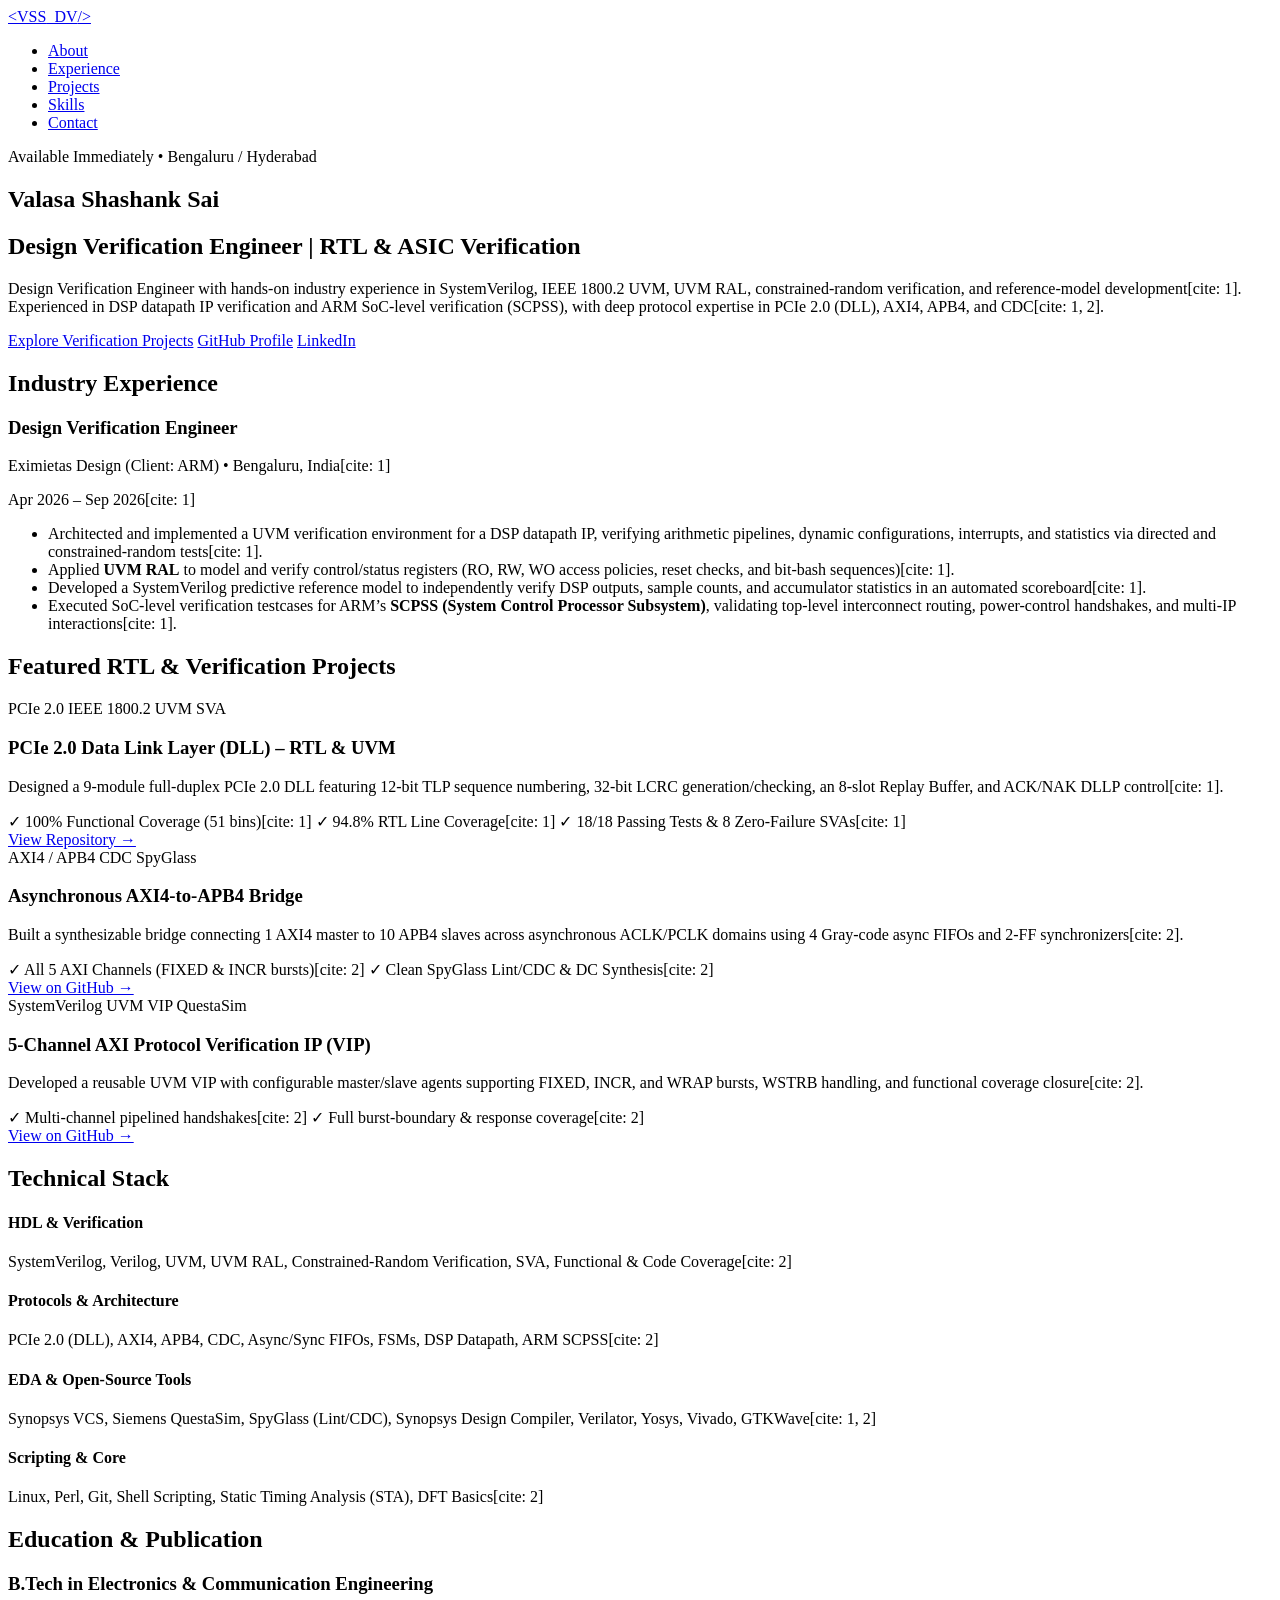
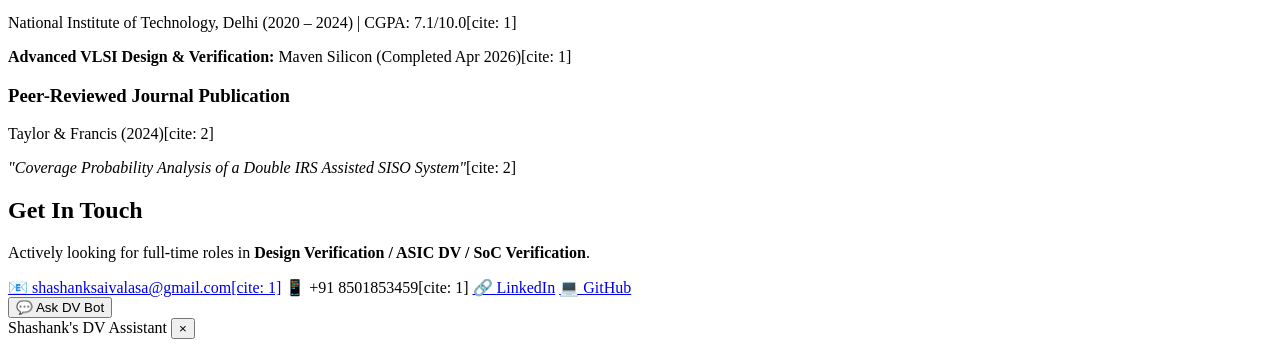
==== index.html @ 03dad8a6 "Rename portfolio.html to index.html" ====
<!DOCTYPE html>
<html lang="en">
<head>
    <meta charset="UTF-8">
    <meta name="viewport" content="width=device-width, initial-scale=1.0">
    <title>Valasa Shashank Sai | Design Verification Engineer</title>
    <link rel="stylesheet" href="style.css">
    <link href="https://fonts.googleapis.com/css2?family=Inter:wght@400;500;600;700&family=JetBrains+Mono:wght@400;600&display=swap" rel="stylesheet">
</head>
<body>
    <header class="navbar">
        <div class="nav-container">
            <a href="#" class="logo">&lt;VSS<span>_DV</span>/&gt;</a>
            <nav>
                <ul class="nav-links">
                    <li><a href="#about">About</a></li>
                    <li><a href="#experience">Experience</a></li>
                    <li><a href="#projects">Projects</a></li>
                    <li><a href="#skills">Skills</a></li>
                    <li><a href="#contact">Contact</a></li>
                </ul>
            </nav>
        </div>
    </header>

    <main>
        <!-- Hero Section -->
        <section id="about" class="hero">
            <div class="badge">Available Immediately • Bengaluru / Hyderabad</div>
            <h1>Valasa Shashank Sai</h1>
            <h2>Design Verification Engineer | RTL &amp; ASIC Verification</h2>
            <p class="summary">
                Design Verification Engineer with hands-on industry experience in SystemVerilog, IEEE 1800.2 UVM, UVM RAL, constrained-random verification, and reference-model development[cite: 1]. Experienced in DSP datapath IP verification and ARM SoC-level verification (SCPSS), with deep protocol expertise in PCIe 2.0 (DLL), AXI4, APB4, and CDC[cite: 1, 2].
            </p>
            <div class="hero-actions">
                <a href="#projects" class="btn btn-primary">Explore Verification Projects</a>
                <a href="https://github.com/Shashanksai22" target="_blank" class="btn btn-secondary">GitHub Profile</a>
                <a href="https://www.linkedin.com/in/shashank-sai-valasa-406a00200/" target="_blank" class="btn btn-secondary">LinkedIn</a>
            </div>
        </section>

        <!-- Experience Section -->
        <section id="experience" class="section">
            <h2 class="section-title">Industry Experience</h2>
            <div class="card timeline-card">
                <div class="card-header">
                    <div>
                        <h3>Design Verification Engineer</h3>
                        <p class="company">Eximietas Design (Client: ARM) • Bengaluru, India[cite: 1]</p>
                    </div>
                    <span class="date-badge">Apr 2026 – Sep 2026[cite: 1]</span>
                </div>
                <ul class="bullet-list">
                    <li>Architected and implemented a UVM verification environment for a DSP datapath IP, verifying arithmetic pipelines, dynamic configurations, interrupts, and statistics via directed and constrained-random tests[cite: 1].</li>
                    <li>Applied <strong>UVM RAL</strong> to model and verify control/status registers (RO, RW, WO access policies, reset checks, and bit-bash sequences)[cite: 1].</li>
                    <li>Developed a SystemVerilog predictive reference model to independently verify DSP outputs, sample counts, and accumulator statistics in an automated scoreboard[cite: 1].</li>
                    <li>Executed SoC-level verification testcases for ARM’s <strong>SCPSS (System Control Processor Subsystem)</strong>, validating top-level interconnect routing, power-control handshakes, and multi-IP interactions[cite: 1].</li>
                </ul>
            </div>
        </section>

        <!-- Projects Section -->
        <section id="projects" class="section">
            <h2 class="section-title">Featured RTL &amp; Verification Projects</h2>
            <div class="grid">
                <div class="card project-card">
                    <div class="card-top">
                        <span class="tag">PCIe 2.0</span>
                        <span class="tag">IEEE 1800.2 UVM</span>
                        <span class="tag">SVA</span>
                    </div>
                    <h3>PCIe 2.0 Data Link Layer (DLL) – RTL &amp; UVM</h3>
                    <p>Designed a 9-module full-duplex PCIe 2.0 DLL featuring 12-bit TLP sequence numbering, 32-bit LCRC generation/checking, an 8-slot Replay Buffer, and ACK/NAK DLLP control[cite: 1].</p>
                    <div class="metrics">
                        <span>✓ 100% Functional Coverage (51 bins)[cite: 1]</span>
                        <span>✓ 94.8% RTL Line Coverage[cite: 1]</span>
                        <span>✓ 18/18 Passing Tests &amp; 8 Zero-Failure SVAs[cite: 1]</span>
                    </div>
                    <a href="https://github.com/Shashanksai22/PCIe_2_0_DLL" target="_blank" class="card-link">View Repository &rarr;</a>
                </div>

                <div class="card project-card">
                    <div class="card-top">
                        <span class="tag">AXI4 / APB4</span>
                        <span class="tag">CDC</span>
                        <span class="tag">SpyGlass</span>
                    </div>
                    <h3>Asynchronous AXI4-to-APB4 Bridge</h3>
                    <p>Built a synthesizable bridge connecting 1 AXI4 master to 10 APB4 slaves across asynchronous ACLK/PCLK domains using 4 Gray-code async FIFOs and 2-FF synchronizers[cite: 2].</p>
                    <div class="metrics">
                        <span>✓ All 5 AXI Channels (FIXED &amp; INCR bursts)[cite: 2]</span>
                        <span>✓ Clean SpyGlass Lint/CDC &amp; DC Synthesis[cite: 2]</span>
                    </div>
                    <a href="https://github.com/Shashanksai22" target="_blank" class="card-link">View on GitHub &rarr;</a>
                </div>

                <div class="card project-card">
                    <div class="card-top">
                        <span class="tag">SystemVerilog</span>
                        <span class="tag">UVM VIP</span>
                        <span class="tag">QuestaSim</span>
                    </div>
                    <h3>5-Channel AXI Protocol Verification IP (VIP)</h3>
                    <p>Developed a reusable UVM VIP with configurable master/slave agents supporting FIXED, INCR, and WRAP bursts, WSTRB handling, and functional coverage closure[cite: 2].</p>
                    <div class="metrics">
                        <span>✓ Multi-channel pipelined handshakes[cite: 2]</span>
                        <span>✓ Full burst-boundary &amp; response coverage[cite: 2]</span>
                    </div>
                    <a href="https://github.com/Shashanksai22" target="_blank" class="card-link">View on GitHub &rarr;</a>
                </div>
            </div>
        </section>

        <!-- Skills Section -->
        <section id="skills" class="section">
            <h2 class="section-title">Technical Stack</h2>
            <div class="skills-grid">
                <div class="skill-box">
                    <h4>HDL &amp; Verification</h4>
                    <p>SystemVerilog, Verilog, UVM, UVM RAL, Constrained-Random Verification, SVA, Functional &amp; Code Coverage[cite: 2]</p>
                </div>
                <div class="skill-box">
                    <h4>Protocols &amp; Architecture</h4>
                    <p>PCIe 2.0 (DLL), AXI4, APB4, CDC, Async/Sync FIFOs, FSMs, DSP Datapath, ARM SCPSS[cite: 2]</p>
                </div>
                <div class="skill-box">
                    <h4>EDA &amp; Open-Source Tools</h4>
                    <p>Synopsys VCS, Siemens QuestaSim, SpyGlass (Lint/CDC), Synopsys Design Compiler, Verilator, Yosys, Vivado, GTKWave[cite: 1, 2]</p>
                </div>
                <div class="skill-box">
                    <h4>Scripting &amp; Core</h4>
                    <p>Linux, Perl, Git, Shell Scripting, Static Timing Analysis (STA), DFT Basics[cite: 2]</p>
                </div>
            </div>
        </section>

        <!-- Education & Publication -->
        <section id="education" class="section">
            <h2 class="section-title">Education &amp; Publication</h2>
            <div class="grid-2">
                <div class="card">
                    <h3>B.Tech in Electronics &amp; Communication Engineering</h3>
                    <p class="company">National Institute of Technology, Delhi (2020 – 2024) | CGPA: 7.1/10.0[cite: 1]</p>
                    <p class="sub-text"><strong>Advanced VLSI Design &amp; Verification:</strong> Maven Silicon (Completed Apr 2026)[cite: 1]</p>
                </div>
                <div class="card">
                    <h3>Peer-Reviewed Journal Publication</h3>
                    <p class="company">Taylor &amp; Francis (2024)[cite: 2]</p>
                    <p class="sub-text"><em>"Coverage Probability Analysis of a Double IRS Assisted SISO System"</em>[cite: 2]</p>
                </div>
            </div>
        </section>

        <!-- Contact Section -->
        <section id="contact" class="section contact-section">
            <h2 class="section-title">Get In Touch</h2>
            <p>Actively looking for full-time roles in <strong>Design Verification / ASIC DV / SoC Verification</strong>.</p>
            <div class="contact-links">
                <a href="mailto:shashanksaivalasa@gmail.com">📧 shashanksaivalasa@gmail.com[cite: 1]</a>
                <span>📱 +91 8501853459[cite: 1]</span>
                <a href="https://www.linkedin.com/in/shashank-sai-valasa-406a00200/" target="_blank">🔗 LinkedIn</a>
                <a href="https://github.com/Shashanksai22" target="_blank">💻 GitHub</a>
            </div>
        </section>
    </main>

    <!-- Floating DV Assistant Chatbot -->
    <div id="chat-widget">
        <button id="chat-toggle">💬 Ask DV Bot</button>
        <div id="chat-box" class="hidden">
            <div class="chat-header">
                <span>Shashank's DV Assistant</span>
                <button id="chat-close">&times;</button>
            </div>
            <div id="chat-messages"></div>
            <div id="chat-suggestions"></div>
        </div>
    </div>

    <script src="chatbot.js"></script>
</body>
</html>
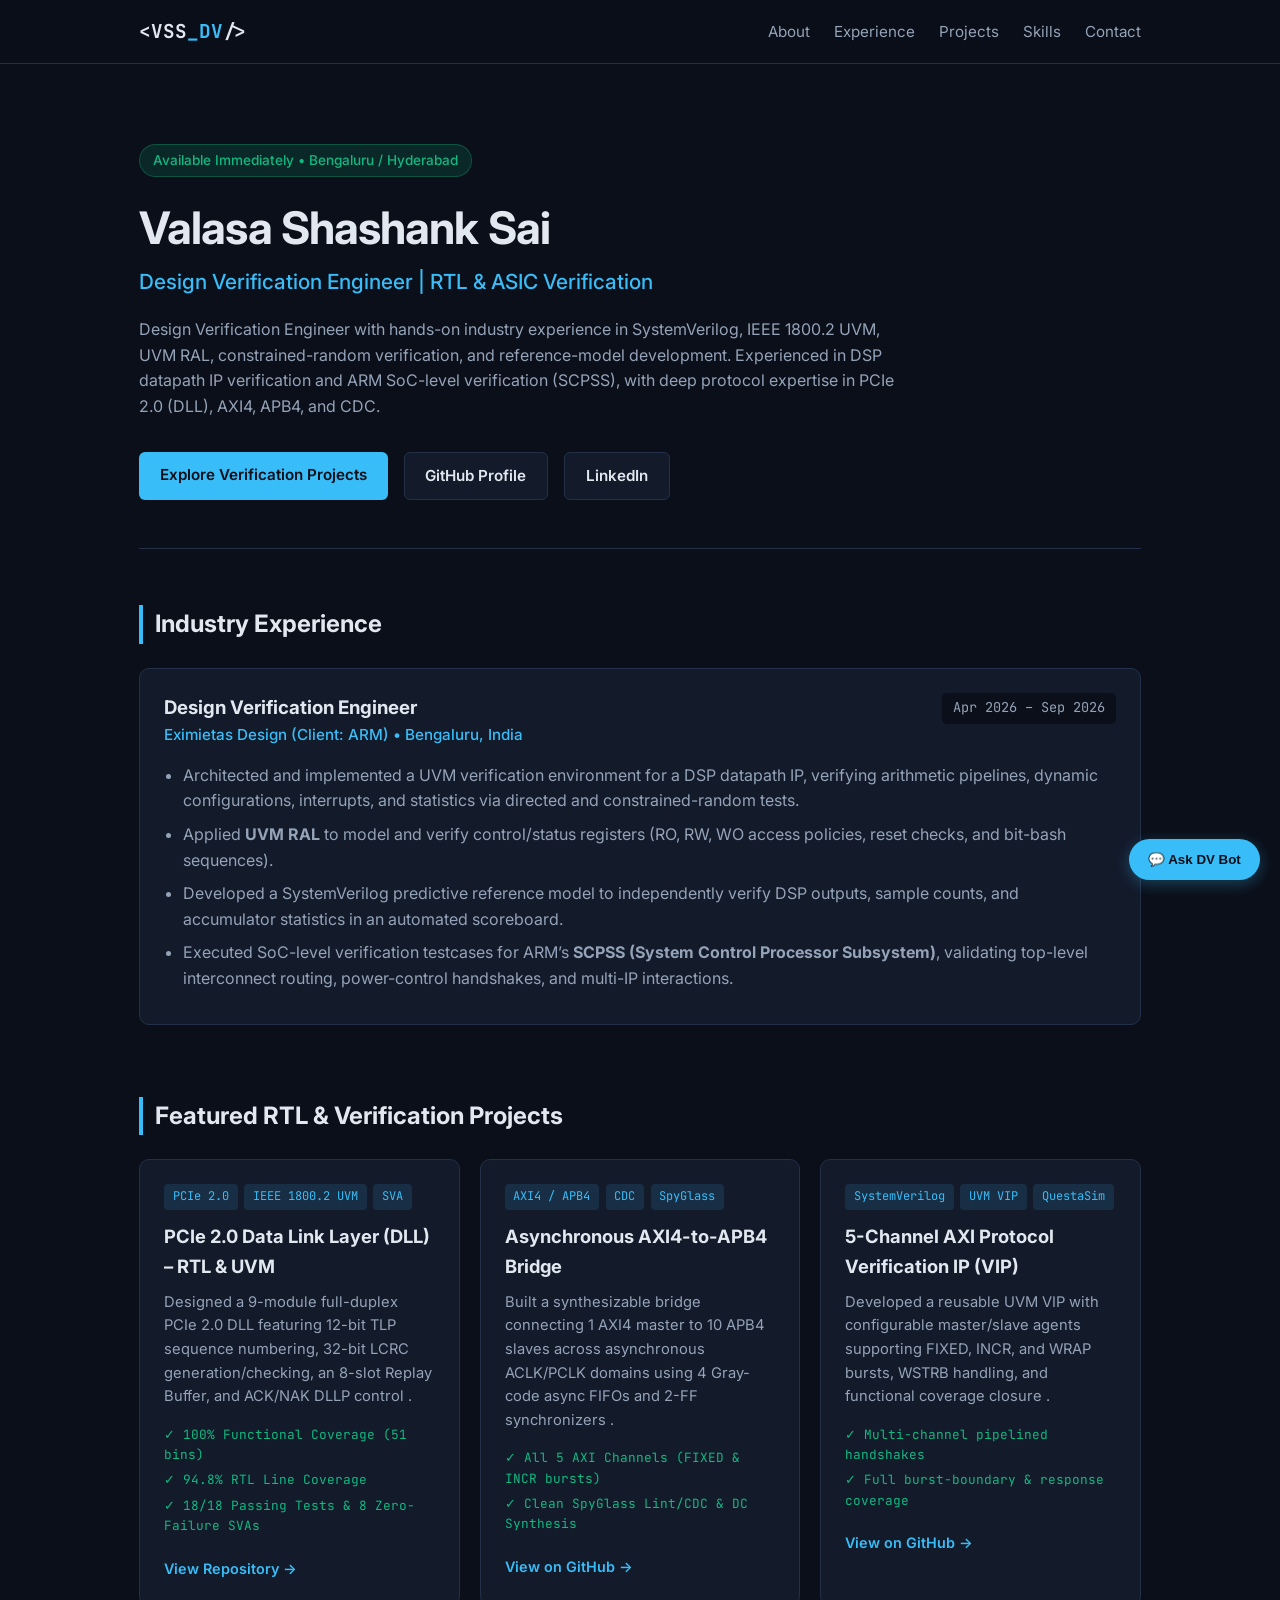
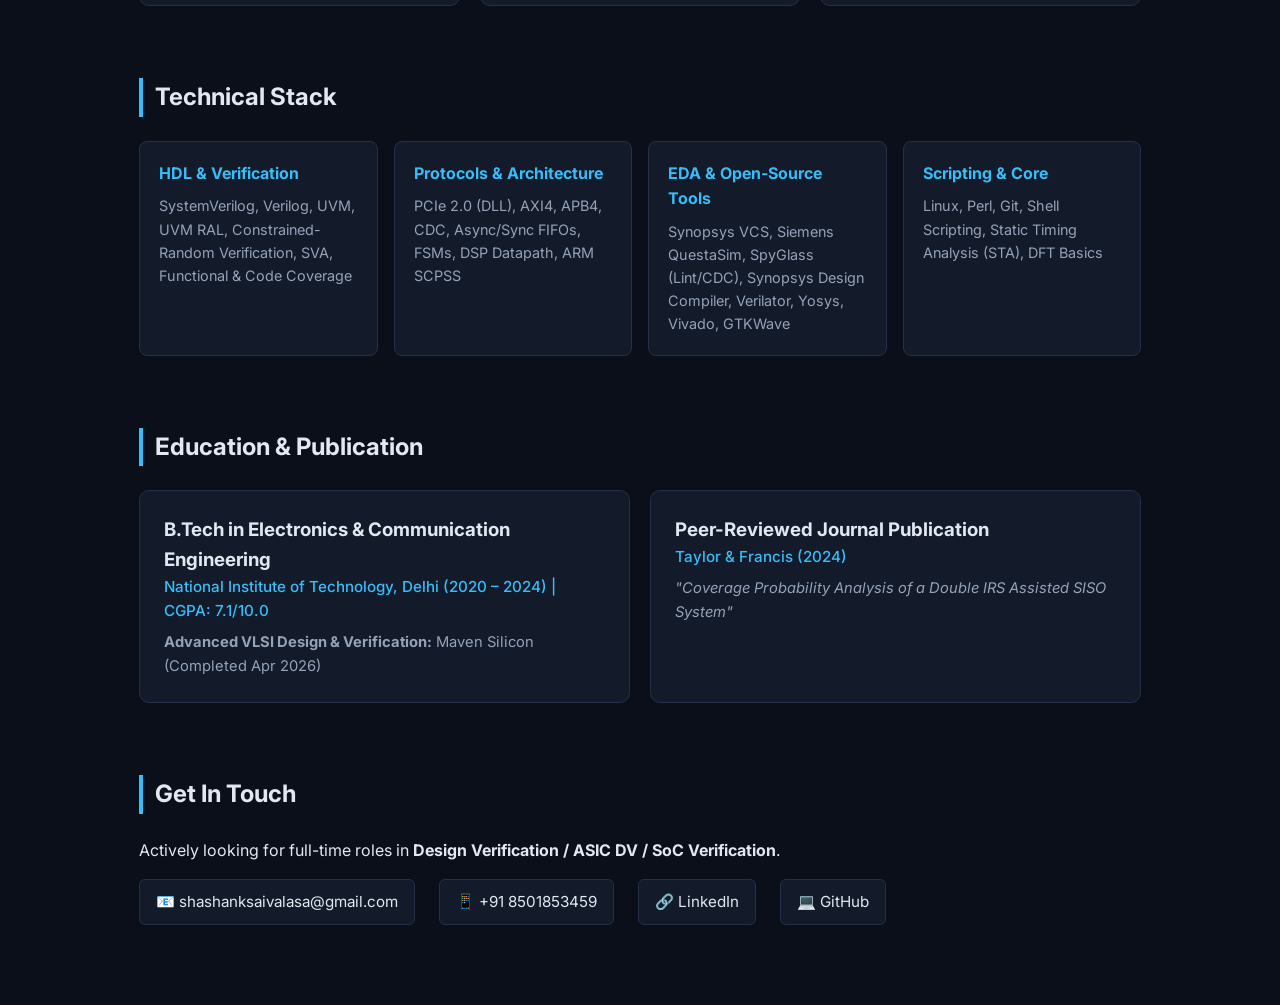
==== commit 7b5bcc96: "Restore original index.html content Restored the original HTML content in index.html after it was re" ====
--- a/index.html
+++ b/index.html
@@ -30,7 +30,7 @@
             <h1>Valasa Shashank Sai</h1>
             <h2>Design Verification Engineer | RTL &amp; ASIC Verification</h2>
             <p class="summary">
-                Design Verification Engineer with hands-on industry experience in SystemVerilog, IEEE 1800.2 UVM, UVM RAL, constrained-random verification, and reference-model development[cite: 1]. Experienced in DSP datapath IP verification and ARM SoC-level verification (SCPSS), with deep protocol expertise in PCIe 2.0 (DLL), AXI4, APB4, and CDC[cite: 1, 2].
+                Design Verification Engineer with hands-on industry experience in SystemVerilog, IEEE 1800.2 UVM, UVM RAL, constrained-random verification, and reference-model development. Experienced in DSP datapath IP verification and ARM SoC-level verification (SCPSS), with deep protocol expertise in PCIe 2.0 (DLL), AXI4, APB4, and CDC.
             </p>
             <div class="hero-actions">
                 <a href="#projects" class="btn btn-primary">Explore Verification Projects</a>
@@ -46,15 +46,15 @@
                 <div class="card-header">
                     <div>
                         <h3>Design Verification Engineer</h3>
-                        <p class="company">Eximietas Design (Client: ARM) • Bengaluru, India[cite: 1]</p>
+                        <p class="company">Eximietas Design (Client: ARM) • Bengaluru, India</p>
                     </div>
-                    <span class="date-badge">Apr 2026 – Sep 2026[cite: 1]</span>
+                    <span class="date-badge">Apr 2026 – Sep 2026 </span>
                 </div>
                 <ul class="bullet-list">
-                    <li>Architected and implemented a UVM verification environment for a DSP datapath IP, verifying arithmetic pipelines, dynamic configurations, interrupts, and statistics via directed and constrained-random tests[cite: 1].</li>
-                    <li>Applied <strong>UVM RAL</strong> to model and verify control/status registers (RO, RW, WO access policies, reset checks, and bit-bash sequences)[cite: 1].</li>
-                    <li>Developed a SystemVerilog predictive reference model to independently verify DSP outputs, sample counts, and accumulator statistics in an automated scoreboard[cite: 1].</li>
-                    <li>Executed SoC-level verification testcases for ARM’s <strong>SCPSS (System Control Processor Subsystem)</strong>, validating top-level interconnect routing, power-control handshakes, and multi-IP interactions[cite: 1].</li>
+                    <li>Architected and implemented a UVM verification environment for a DSP datapath IP, verifying arithmetic pipelines, dynamic configurations, interrupts, and statistics via directed and constrained-random tests.</li>
+                    <li>Applied <strong>UVM RAL</strong> to model and verify control/status registers (RO, RW, WO access policies, reset checks, and bit-bash sequences).</li>
+                    <li>Developed a SystemVerilog predictive reference model to independently verify DSP outputs, sample counts, and accumulator statistics in an automated scoreboard.</li>
+                    <li>Executed SoC-level verification testcases for ARM’s <strong>SCPSS (System Control Processor Subsystem)</strong>, validating top-level interconnect routing, power-control handshakes, and multi-IP interactions.</li>
                 </ul>
             </div>
         </section>
@@ -70,11 +70,11 @@
                         <span class="tag">SVA</span>
                     </div>
                     <h3>PCIe 2.0 Data Link Layer (DLL) – RTL &amp; UVM</h3>
-                    <p>Designed a 9-module full-duplex PCIe 2.0 DLL featuring 12-bit TLP sequence numbering, 32-bit LCRC generation/checking, an 8-slot Replay Buffer, and ACK/NAK DLLP control[cite: 1].</p>
+                    <p>Designed a 9-module full-duplex PCIe 2.0 DLL featuring 12-bit TLP sequence numbering, 32-bit LCRC generation/checking, an 8-slot Replay Buffer, and ACK/NAK DLLP control .</p>
                     <div class="metrics">
-                        <span>✓ 100% Functional Coverage (51 bins)[cite: 1]</span>
-                        <span>✓ 94.8% RTL Line Coverage[cite: 1]</span>
-                        <span>✓ 18/18 Passing Tests &amp; 8 Zero-Failure SVAs[cite: 1]</span>
+                        <span>✓ 100% Functional Coverage (51 bins) </span>
+                        <span>✓ 94.8% RTL Line Coverage </span>
+                        <span>✓ 18/18 Passing Tests &amp; 8 Zero-Failure SVAs </span>
                     </div>
                     <a href="https://github.com/Shashanksai22/PCIe_2_0_DLL" target="_blank" class="card-link">View Repository &rarr;</a>
                 </div>
@@ -86,10 +86,10 @@
                         <span class="tag">SpyGlass</span>
                     </div>
                     <h3>Asynchronous AXI4-to-APB4 Bridge</h3>
-                    <p>Built a synthesizable bridge connecting 1 AXI4 master to 10 APB4 slaves across asynchronous ACLK/PCLK domains using 4 Gray-code async FIFOs and 2-FF synchronizers[cite: 2].</p>
+                    <p>Built a synthesizable bridge connecting 1 AXI4 master to 10 APB4 slaves across asynchronous ACLK/PCLK domains using 4 Gray-code async FIFOs and 2-FF synchronizers .</p>
                     <div class="metrics">
-                        <span>✓ All 5 AXI Channels (FIXED &amp; INCR bursts)[cite: 2]</span>
-                        <span>✓ Clean SpyGlass Lint/CDC &amp; DC Synthesis[cite: 2]</span>
+                        <span>✓ All 5 AXI Channels (FIXED &amp; INCR bursts) </span>
+                        <span>✓ Clean SpyGlass Lint/CDC &amp; DC Synthesis </span>
                     </div>
                     <a href="https://github.com/Shashanksai22" target="_blank" class="card-link">View on GitHub &rarr;</a>
                 </div>
@@ -101,10 +101,10 @@
                         <span class="tag">QuestaSim</span>
                     </div>
                     <h3>5-Channel AXI Protocol Verification IP (VIP)</h3>
-                    <p>Developed a reusable UVM VIP with configurable master/slave agents supporting FIXED, INCR, and WRAP bursts, WSTRB handling, and functional coverage closure[cite: 2].</p>
+                    <p>Developed a reusable UVM VIP with configurable master/slave agents supporting FIXED, INCR, and WRAP bursts, WSTRB handling, and functional coverage closure .</p>
                     <div class="metrics">
-                        <span>✓ Multi-channel pipelined handshakes[cite: 2]</span>
-                        <span>✓ Full burst-boundary &amp; response coverage[cite: 2]</span>
+                        <span>✓ Multi-channel pipelined handshakes </span>
+                        <span>✓ Full burst-boundary &amp; response coverage </span>
                     </div>
                     <a href="https://github.com/Shashanksai22" target="_blank" class="card-link">View on GitHub &rarr;</a>
                 </div>
@@ -117,19 +117,19 @@
             <div class="skills-grid">
                 <div class="skill-box">
                     <h4>HDL &amp; Verification</h4>
-                    <p>SystemVerilog, Verilog, UVM, UVM RAL, Constrained-Random Verification, SVA, Functional &amp; Code Coverage[cite: 2]</p>
+                    <p>SystemVerilog, Verilog, UVM, UVM RAL, Constrained-Random Verification, SVA, Functional &amp; Code Coverage </p>
                 </div>
                 <div class="skill-box">
                     <h4>Protocols &amp; Architecture</h4>
-                    <p>PCIe 2.0 (DLL), AXI4, APB4, CDC, Async/Sync FIFOs, FSMs, DSP Datapath, ARM SCPSS[cite: 2]</p>
+                    <p>PCIe 2.0 (DLL), AXI4, APB4, CDC, Async/Sync FIFOs, FSMs, DSP Datapath, ARM SCPSS </p>
                 </div>
                 <div class="skill-box">
                     <h4>EDA &amp; Open-Source Tools</h4>
-                    <p>Synopsys VCS, Siemens QuestaSim, SpyGlass (Lint/CDC), Synopsys Design Compiler, Verilator, Yosys, Vivado, GTKWave[cite: 1, 2]</p>
+                    <p>Synopsys VCS, Siemens QuestaSim, SpyGlass (Lint/CDC), Synopsys Design Compiler, Verilator, Yosys, Vivado, GTKWave </p>
                 </div>
                 <div class="skill-box">
                     <h4>Scripting &amp; Core</h4>
-                    <p>Linux, Perl, Git, Shell Scripting, Static Timing Analysis (STA), DFT Basics[cite: 2]</p>
+                    <p>Linux, Perl, Git, Shell Scripting, Static Timing Analysis (STA), DFT Basics </p>
                 </div>
             </div>
         </section>
@@ -140,13 +140,13 @@
             <div class="grid-2">
                 <div class="card">
                     <h3>B.Tech in Electronics &amp; Communication Engineering</h3>
-                    <p class="company">National Institute of Technology, Delhi (2020 – 2024) | CGPA: 7.1/10.0[cite: 1]</p>
-                    <p class="sub-text"><strong>Advanced VLSI Design &amp; Verification:</strong> Maven Silicon (Completed Apr 2026)[cite: 1]</p>
+                    <p class="company">National Institute of Technology, Delhi (2020 – 2024) | CGPA: 7.1/10.0 </p>
+                    <p class="sub-text"><strong>Advanced VLSI Design &amp; Verification:</strong> Maven Silicon (Completed Apr 2026) </p>
                 </div>
                 <div class="card">
                     <h3>Peer-Reviewed Journal Publication</h3>
-                    <p class="company">Taylor &amp; Francis (2024)[cite: 2]</p>
-                    <p class="sub-text"><em>"Coverage Probability Analysis of a Double IRS Assisted SISO System"</em>[cite: 2]</p>
+                    <p class="company">Taylor &amp; Francis (2024) </p>
+                    <p class="sub-text"><em>"Coverage Probability Analysis of a Double IRS Assisted SISO System"</em> </p>
                 </div>
             </div>
         </section>
@@ -156,8 +156,8 @@
             <h2 class="section-title">Get In Touch</h2>
             <p>Actively looking for full-time roles in <strong>Design Verification / ASIC DV / SoC Verification</strong>.</p>
             <div class="contact-links">
-                <a href="mailto:shashanksaivalasa@gmail.com">📧 shashanksaivalasa@gmail.com[cite: 1]</a>
-                <span>📱 +91 8501853459[cite: 1]</span>
+                <a href="mailto:shashanksaivalasa@gmail.com">📧 shashanksaivalasa@gmail.com </a>
+                <span>📱 +91 8501853459 </span>
                 <a href="https://www.linkedin.com/in/shashank-sai-valasa-406a00200/" target="_blank">🔗 LinkedIn</a>
                 <a href="https://github.com/Shashanksai22" target="_blank">💻 GitHub</a>
             </div>
--- a/style.css
+++ b/style.css
@@ -0,0 +1,415 @@
+:root {
+    --bg: #0b0f19;
+    --surface: #131a2a;
+    --surface-hover: #1a2338;
+    --border: #243049;
+    --primary: #38bdf8;
+    --accent: #10b981;
+    --text: #e2e8f0;
+    --muted: #94a3b8;
+}
+
+* {
+    box-sizing: border-box;
+    margin: 0;
+    padding: 0;
+}
+
+body {
+    font-family: 'Inter', sans-serif;
+    background-color: var(--bg);
+    color: var(--text);
+    line-height: 1.6;
+}
+
+/* Navbar */
+.navbar {
+    position: sticky;
+    top: 0;
+    background: rgba(11, 15, 25, 0.9);
+    backdrop-filter: blur(10px);
+    border-bottom: 1px solid var(--border);
+    z-index: 100;
+}
+
+.nav-container {
+    max-width: 1050px;
+    margin: auto;
+    padding: 1rem 1.5rem;
+    display: flex;
+    justify-content: space-between;
+    align-items: center;
+}
+
+.logo {
+    font-family: 'JetBrains Mono', monospace;
+    font-weight: 700;
+    font-size: 1.2rem;
+    color: var(--text);
+    text-decoration: none;
+}
+
+.logo span {
+    color: var(--primary);
+}
+
+.nav-links {
+    list-style: none;
+    display: flex;
+    gap: 1.5rem;
+}
+
+.nav-links a {
+    color: var(--muted);
+    text-decoration: none;
+    font-size: 0.95rem;
+    transition: color 0.2s;
+}
+
+.nav-links a:hover {
+    color: var(--primary);
+}
+
+/* Layout */
+main {
+    max-width: 1050px;
+    margin: auto;
+    padding: 0 1.5rem 4rem;
+}
+
+.section {
+    padding: 3.5rem 0 1rem;
+}
+
+.section-title {
+    font-size: 1.5rem;
+    margin-bottom: 1.5rem;
+    border-left: 4px solid var(--primary);
+    padding-left: 0.75rem;
+}
+
+/* Hero */
+.hero {
+    padding: 5rem 0 3rem;
+    border-bottom: 1px solid var(--border);
+}
+
+.badge {
+    display: inline-block;
+    background: rgba(16, 185, 129, 0.15);
+    color: var(--accent);
+    border: 1px solid rgba(16, 185, 129, 0.3);
+    padding: 0.3rem 0.8rem;
+    border-radius: 999px;
+    font-size: 0.85rem;
+    font-weight: 500;
+    margin-bottom: 1rem;
+}
+
+.hero h1 {
+    font-size: 2.8rem;
+    font-weight: 700;
+    letter-spacing: -0.02em;
+}
+
+.hero h2 {
+    font-size: 1.3rem;
+    color: var(--primary);
+    font-weight: 500;
+    margin-bottom: 1.2rem;
+}
+
+.summary {
+    max-width: 780px;
+    color: var(--muted);
+    margin-bottom: 2rem;
+}
+
+.hero-actions {
+    display: flex;
+    flex-wrap: wrap;
+    gap: 1rem;
+}
+
+.btn {
+    padding: 0.7rem 1.3rem;
+    border-radius: 6px;
+    text-decoration: none;
+    font-weight: 600;
+    font-size: 0.95rem;
+    transition: all 0.2s;
+}
+
+.btn-primary {
+    background: var(--primary);
+    color: #0b0f19;
+}
+
+.btn-primary:hover {
+    background: #7dd3fc;
+}
+
+.btn-secondary {
+    background: var(--surface);
+    color: var(--text);
+    border: 1px solid var(--border);
+}
+
+.btn-secondary:hover {
+    border-color: var(--primary);
+}
+
+/* Cards & Grids */
+.card {
+    background: var(--surface);
+    border: 1px solid var(--border);
+    border-radius: 10px;
+    padding: 1.5rem;
+    transition: transform 0.2s, border-color 0.2s;
+}
+
+.card:hover {
+    border-color: var(--primary);
+    transform: translateY(-2px);
+}
+
+.card-header {
+    display: flex;
+    justify-content: space-between;
+    align-items: flex-start;
+    flex-wrap: wrap;
+    gap: 0.5rem;
+    margin-bottom: 1rem;
+}
+
+.company {
+    color: var(--primary);
+    font-size: 0.95rem;
+    font-weight: 500;
+}
+
+.date-badge {
+    font-family: 'JetBrains Mono', monospace;
+    font-size: 0.85rem;
+    background: var(--bg);
+    padding: 0.3rem 0.7rem;
+    border-radius: 5px;
+    color: var(--muted);
+}
+
+.bullet-list {
+    padding-left: 1.2rem;
+    color: var(--muted);
+}
+
+.bullet-list li {
+    margin-bottom: 0.5rem;
+}
+
+.grid {
+    display: grid;
+    grid-template-columns: repeat(auto-fit, minmax(300px, 1fr));
+    gap: 1.25rem;
+}
+
+.grid-2 {
+    display: grid;
+    grid-template-columns: repeat(auto-fit, minmax(320px, 1fr));
+    gap: 1.25rem;
+}
+
+.card-top {
+    display: flex;
+    flex-wrap: wrap;
+    gap: 0.4rem;
+    margin-bottom: 0.8rem;
+}
+
+.tag {
+    font-family: 'JetBrains Mono', monospace;
+    font-size: 0.75rem;
+    background: rgba(56, 189, 248, 0.12);
+    color: var(--primary);
+    padding: 0.2rem 0.55rem;
+    border-radius: 4px;
+}
+
+.project-card h3 {
+    margin-bottom: 0.6rem;
+    font-size: 1.15rem;
+}
+
+.project-card p {
+    color: var(--muted);
+    font-size: 0.92rem;
+    margin-bottom: 1rem;
+}
+
+.metrics {
+    display: flex;
+    flex-direction: column;
+    gap: 0.3rem;
+    font-family: 'JetBrains Mono', monospace;
+    font-size: 0.8rem;
+    color: var(--accent);
+    margin-bottom: 1.2rem;
+}
+
+.card-link {
+    color: var(--primary);
+    text-decoration: none;
+    font-weight: 600;
+    font-size: 0.9rem;
+}
+
+/* Skills */
+.skills-grid {
+    display: grid;
+    grid-template-columns: repeat(auto-fit, minmax(220px, 1fr));
+    gap: 1rem;
+}
+
+.skill-box {
+    background: var(--surface);
+    border: 1px solid var(--border);
+    padding: 1.2rem;
+    border-radius: 8px;
+}
+
+.skill-box h4 {
+    color: var(--primary);
+    margin-bottom: 0.5rem;
+    font-size: 1rem;
+}
+
+.skill-box p {
+    color: var(--muted);
+    font-size: 0.9rem;
+}
+
+.sub-text {
+    color: var(--muted);
+    margin-top: 0.5rem;
+    font-size: 0.92rem;
+}
+
+/* Contact */
+.contact-links {
+    display: flex;
+    flex-wrap: wrap;
+    gap: 1.5rem;
+    margin-top: 1rem;
+}
+
+.contact-links a, .contact-links span {
+    color: var(--text);
+    text-decoration: none;
+    background: var(--surface);
+    border: 1px solid var(--border);
+    padding: 0.6rem 1rem;
+    border-radius: 6px;
+    font-size: 0.95rem;
+}
+
+.contact-links a:hover {
+    border-color: var(--primary);
+    color: var(--primary);
+}
+
+/* Chatbot Widget */
+#chat-widget {
+    position: fixed;
+    bottom: 20px;
+    right: 20px;
+    z-index: 200;
+}
+
+#chat-toggle {
+    background: var(--primary);
+    color: #0b0f19;
+    border: none;
+    padding: 0.8rem 1.2rem;
+    border-radius: 999px;
+    font-weight: 700;
+    cursor: pointer;
+    box-shadow: 0 4px 15px rgba(56, 189, 248, 0.3);
+}
+
+#chat-box {
+    width: 320px;
+    background: var(--surface);
+    border: 1px solid var(--border);
+    border-radius: 10px;
+    overflow: hidden;
+    box-shadow: 0 10px 30px rgba(0, 0, 0, 0.5);
+}
+
+.hidden {
+    display: none;
+}
+
+.chat-header {
+    background: #1e293b;
+    padding: 0.8rem 1rem;
+    display: flex;
+    justify-content: space-between;
+    align-items: center;
+    font-weight: 600;
+    font-size: 0.9rem;
+}
+
+#chat-close {
+    background: none;
+    border: none;
+    color: var(--text);
+    font-size: 1.2rem;
+    cursor: pointer;
+}
+
+#chat-messages {
+    padding: 1rem;
+    max-height: 220px;
+    overflow-y: auto;
+    font-size: 0.88rem;
+    display: flex;
+    flex-direction: column;
+    gap: 0.6rem;
+}
+
+.msg-bot {
+    background: var(--bg);
+    padding: 0.6rem 0.8rem;
+    border-radius: 6px;
+    color: var(--text);
+}
+
+.msg-user {
+    background: rgba(56, 189, 248, 0.2);
+    padding: 0.6rem 0.8rem;
+    border-radius: 6px;
+    align-self: flex-end;
+    color: var(--primary);
+}
+
+#chat-suggestions {
+    padding: 0.75rem;
+    border-top: 1px solid var(--border);
+    display: flex;
+    flex-wrap: wrap;
+    gap: 0.4rem;
+}
+
+.sug-btn {
+    background: var(--bg);
+    border: 1px solid var(--border);
+    color: var(--muted);
+    font-size: 0.78rem;
+    padding: 0.35rem 0.6rem;
+    border-radius: 5px;
+    cursor: pointer;
+}
+
+.sug-btn:hover {
+    border-color: var(--primary);
+    color: var(--primary);
+}
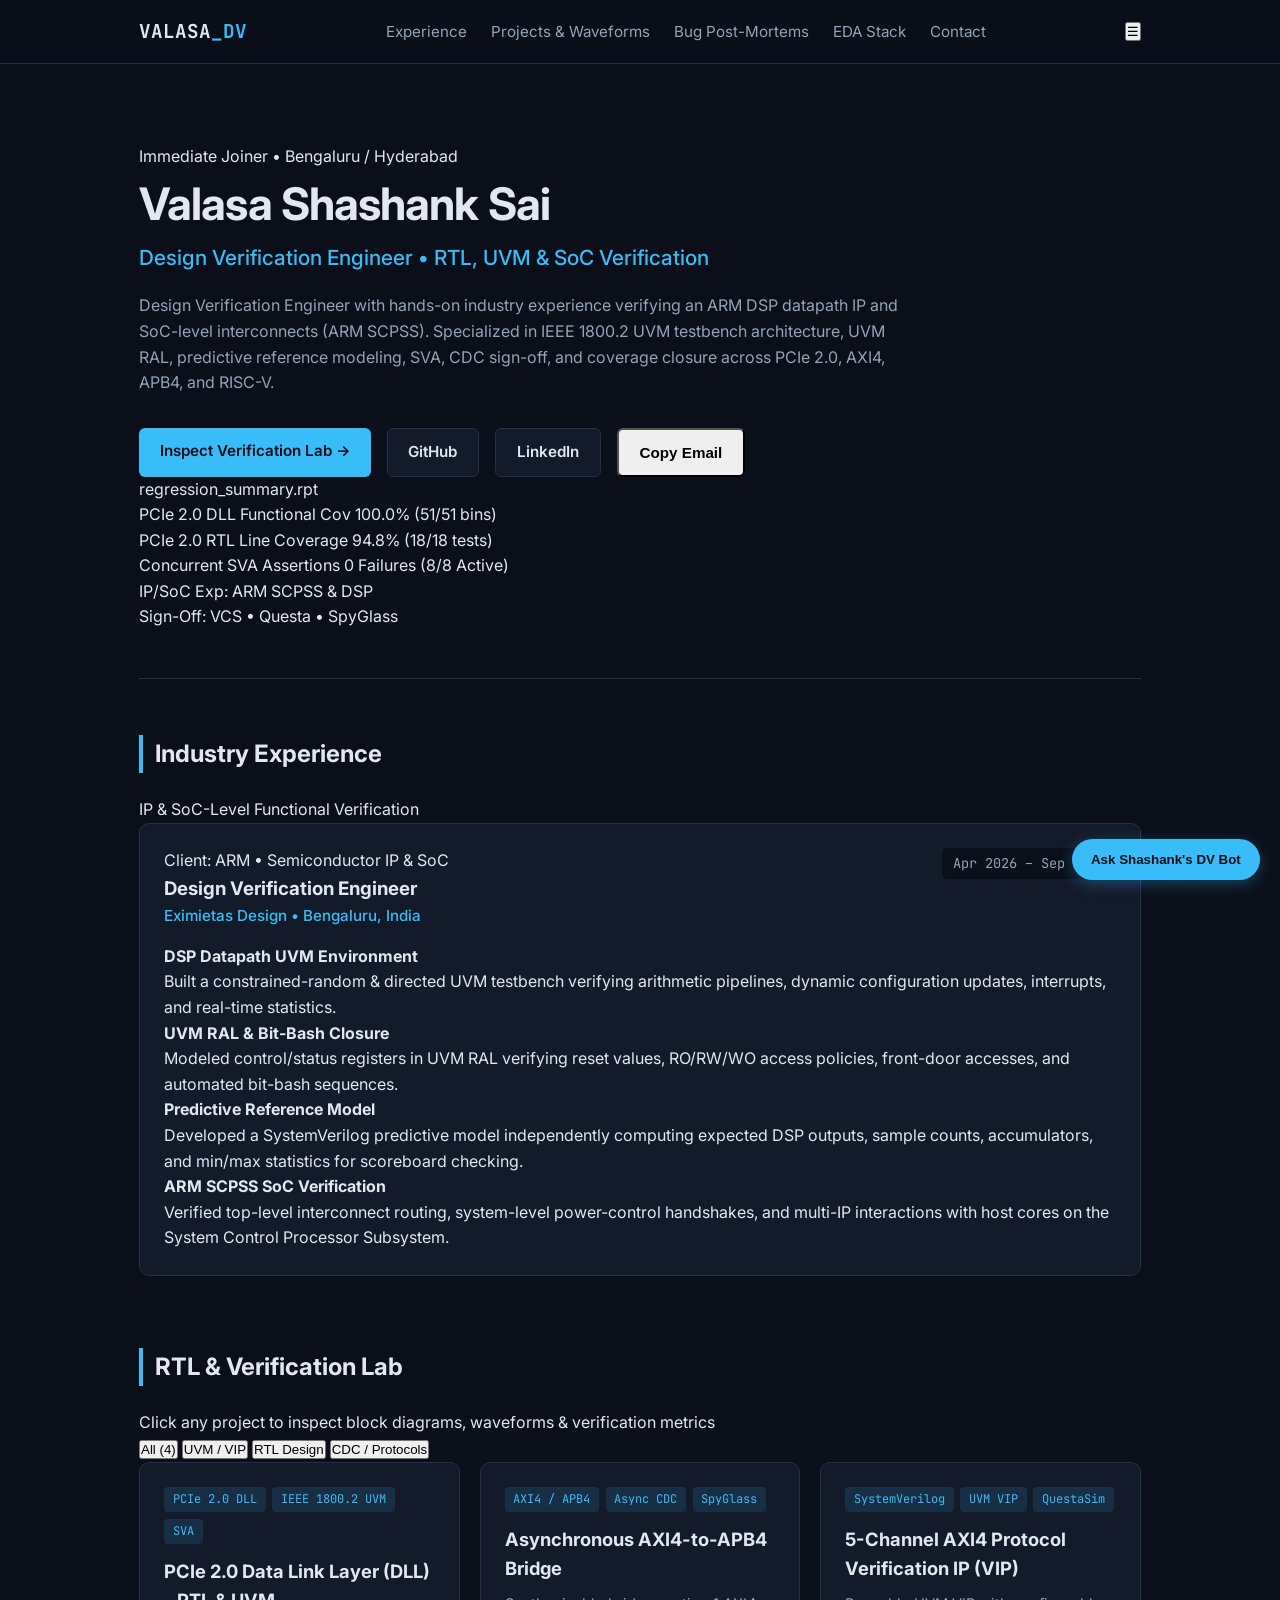
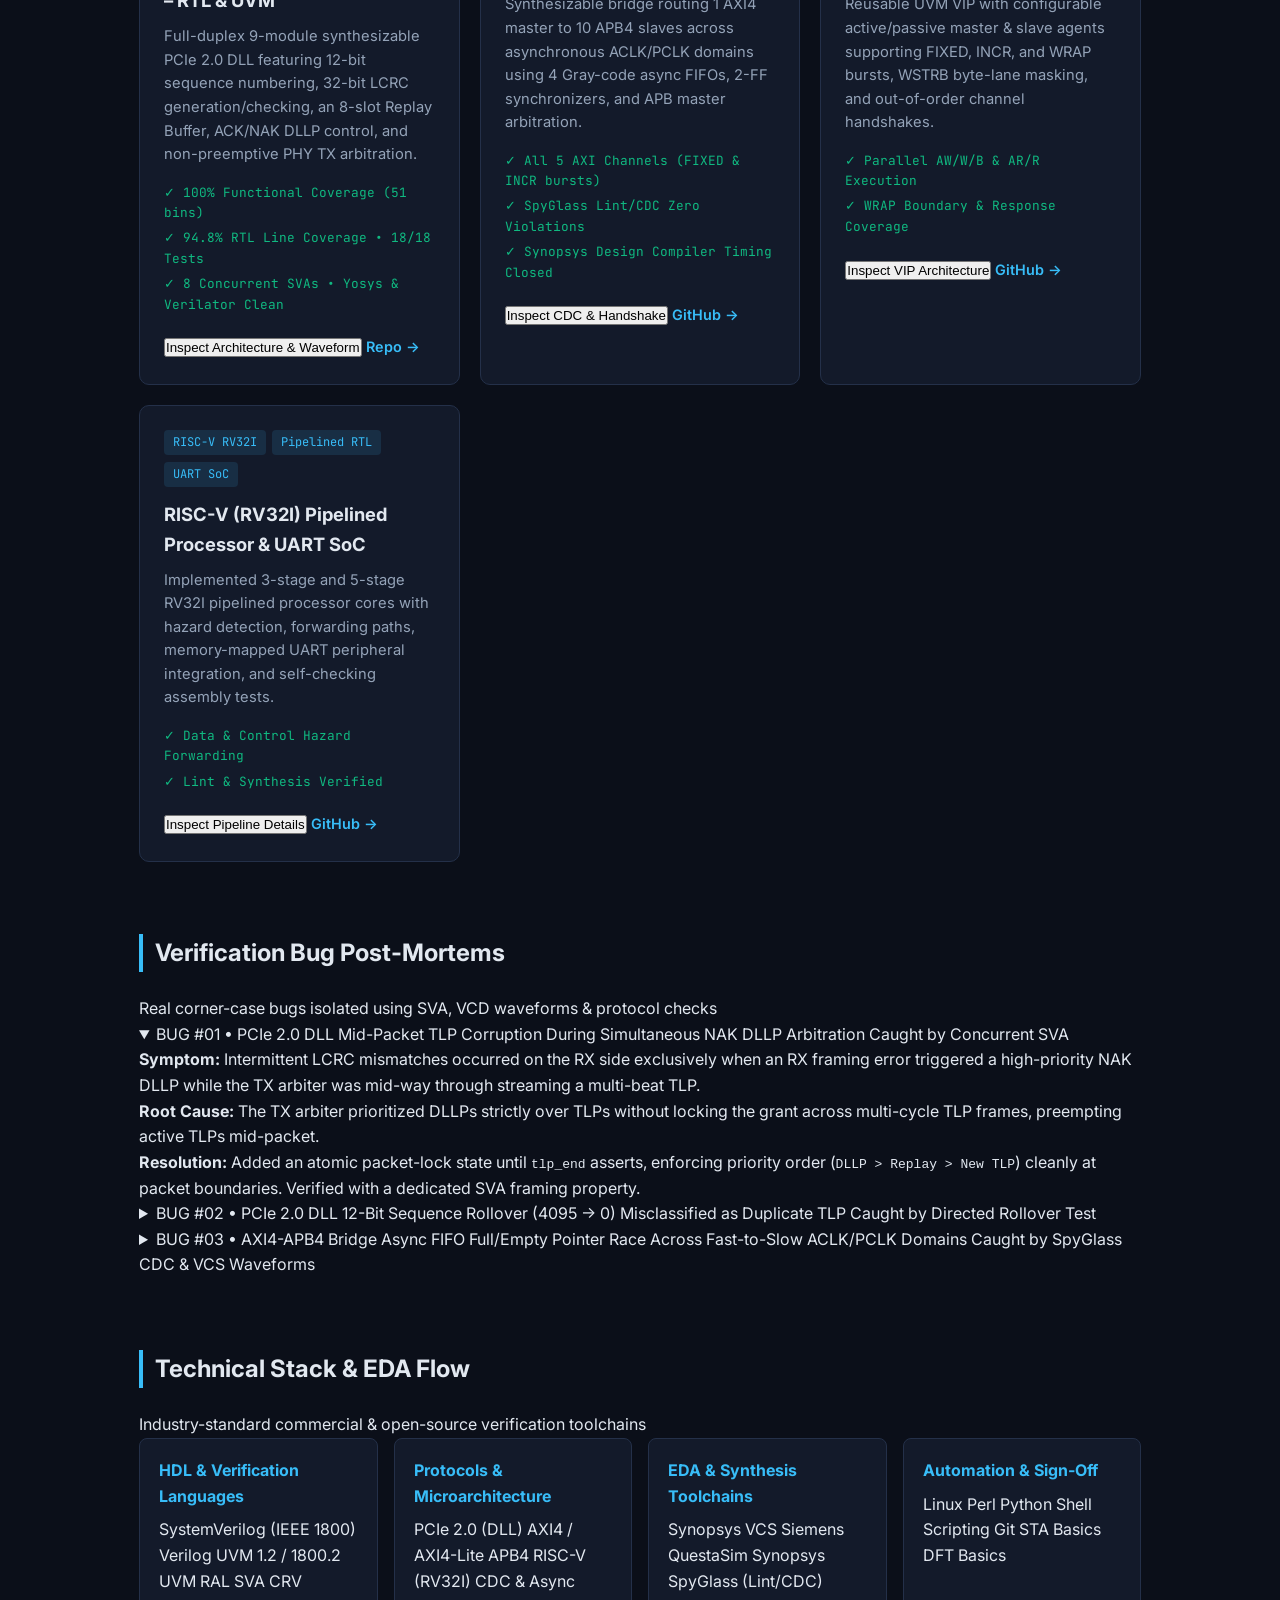
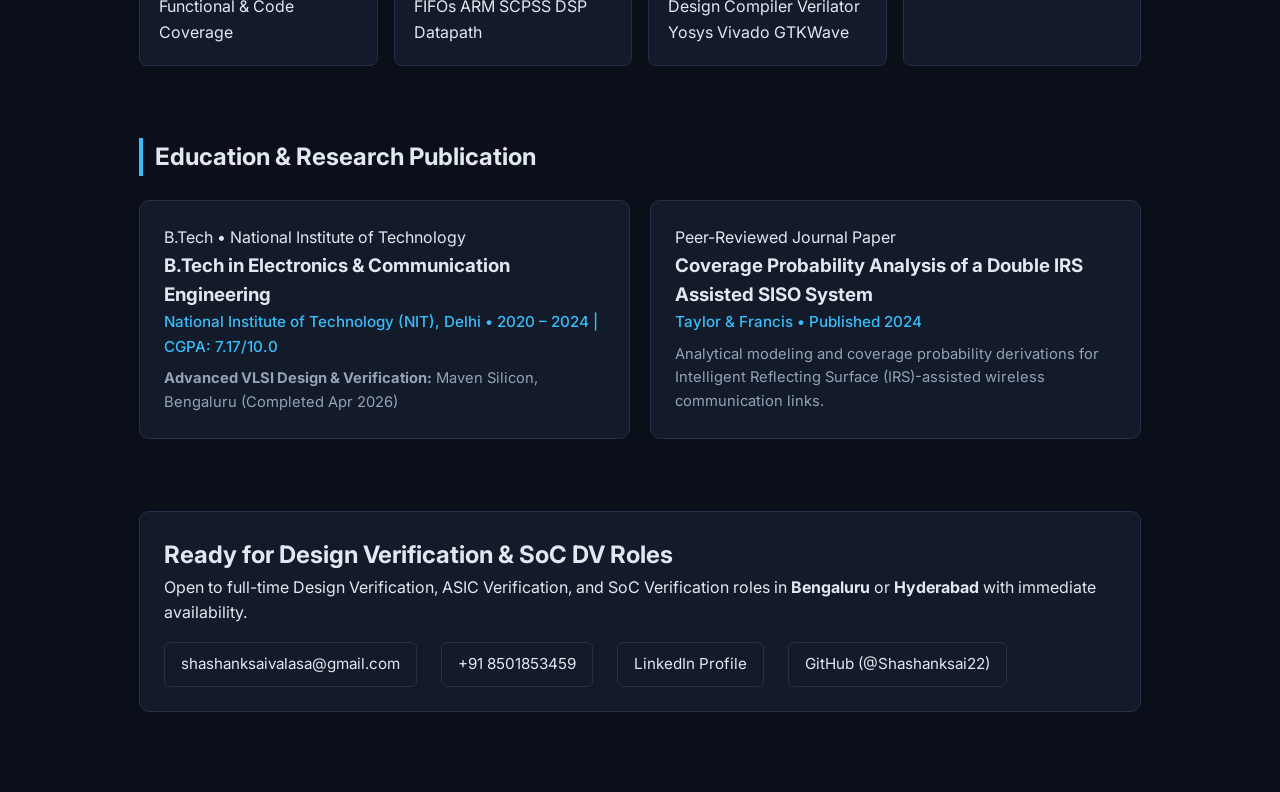
==== commit 88ce02fc: "Update index.html" ====
--- a/index.html
+++ b/index.html
@@ -5,172 +5,384 @@
     <meta name="viewport" content="width=device-width, initial-scale=1.0">
     <title>Valasa Shashank Sai | Design Verification Engineer</title>
     <link rel="stylesheet" href="style.css">
-    <link href="https://fonts.googleapis.com/css2?family=Inter:wght@400;500;600;700&family=JetBrains+Mono:wght@400;600&display=swap" rel="stylesheet">
+    <link rel="preconnect" href="https://fonts.googleapis.com">
+    <link rel="preconnect" href="https://fonts.gstatic.com" crossorigin>
+    <link href="https://fonts.googleapis.com/css2?family=Inter:wght@400;500;600;700;800&family=JetBrains+Mono:wght@400;500;600;700&display=swap" rel="stylesheet">
 </head>
 <body>
+    <div class="bg-grid" aria-hidden="true"></div>
+
+    <!-- Top Navigation -->
     <header class="navbar">
         <div class="nav-container">
-            <a href="#" class="logo">&lt;VSS<span>_DV</span>/&gt;</a>
+            <a href="#" class="logo">
+                <span class="logo-dot"></span>
+                VALASA<span>_DV</span>
+            </a>
             <nav>
                 <ul class="nav-links">
-                    <li><a href="#about">About</a></li>
                     <li><a href="#experience">Experience</a></li>
-                    <li><a href="#projects">Projects</a></li>
-                    <li><a href="#skills">Skills</a></li>
+                    <li><a href="#projects">Projects &amp; Waveforms</a></li>
+                    <li><a href="#bugs">Bug Post-Mortems</a></li>
+                    <li><a href="#skills">EDA Stack</a></li>
                     <li><a href="#contact">Contact</a></li>
                 </ul>
             </nav>
+            <button id="menu-toggle" class="menu-toggle" aria-label="Toggle Menu">&#9776;</button>
         </div>
     </header>
 
     <main>
         <!-- Hero Section -->
         <section id="about" class="hero">
-            <div class="badge">Available Immediately • Bengaluru / Hyderabad</div>
-            <h1>Valasa Shashank Sai</h1>
-            <h2>Design Verification Engineer | RTL &amp; ASIC Verification</h2>
-            <p class="summary">
-                Design Verification Engineer with hands-on industry experience in SystemVerilog, IEEE 1800.2 UVM, UVM RAL, constrained-random verification, and reference-model development. Experienced in DSP datapath IP verification and ARM SoC-level verification (SCPSS), with deep protocol expertise in PCIe 2.0 (DLL), AXI4, APB4, and CDC.
-            </p>
-            <div class="hero-actions">
-                <a href="#projects" class="btn btn-primary">Explore Verification Projects</a>
-                <a href="https://github.com/Shashanksai22" target="_blank" class="btn btn-secondary">GitHub Profile</a>
-                <a href="https://www.linkedin.com/in/shashank-sai-valasa-406a00200/" target="_blank" class="btn btn-secondary">LinkedIn</a>
+            <div class="hero-grid">
+                <div class="hero-content">
+                    <div class="status-pill">
+                        <span class="pulse"></span>
+                        Immediate Joiner &bull; Bengaluru / Hyderabad
+                    </div>
+                    <h1>Valasa Shashank Sai</h1>
+                    <h2>Design Verification Engineer &bull; RTL, UVM &amp; SoC Verification</h2>
+                    <p class="summary">
+                        Design Verification Engineer with hands-on industry experience verifying an ARM DSP datapath IP and SoC-level interconnects (ARM SCPSS). Specialized in IEEE 1800.2 UVM testbench architecture, UVM RAL, predictive reference modeling, SVA, CDC sign-off, and coverage closure across PCIe 2.0, AXI4, APB4, and RISC-V.
+                    </p>
+                    <div class="hero-actions">
+                        <a href="#projects" class="btn btn-primary">Inspect Verification Lab &rarr;</a>
+                        <a href="https://github.com/Shashanksai22" target="_blank" rel="noopener" class="btn btn-secondary">GitHub</a>
+                        <a href="https://www.linkedin.com/in/shashank-sai-valasa-406a00200/" target="_blank" rel="noopener" class="btn btn-secondary">LinkedIn</a>
+                        <button id="copy-email-btn" class="btn btn-ghost" title="Copy Email Address">Copy Email</button>
+                    </div>
+                </div>
+
+                <!-- Live Verification Telemetry Panel -->
+                <aside class="telemetry-card">
+                    <div class="telemetry-header">
+                        <span class="term-dots"><i></i><i></i><i></i></span>
+                        <span>regression_summary.rpt</span>
+                    </div>
+                    <div class="telemetry-body">
+                        <div class="stat-row">
+                            <span class="stat-label">PCIe 2.0 DLL Functional Cov</span>
+                            <span class="stat-val accent">100.0% (51/51 bins)</span>
+                        </div>
+                        <div class="progress-bar"><div class="progress-fill" style="width: 100%;"></div></div>
+
+                        <div class="stat-row">
+                            <span class="stat-label">PCIe 2.0 RTL Line Coverage</span>
+                            <span class="stat-val primary">94.8% (18/18 tests)</span>
+                        </div>
+                        <div class="progress-bar"><div class="progress-fill primary-bg" style="width: 94.8%;"></div></div>
+
+                        <div class="stat-row">
+                            <span class="stat-label">Concurrent SVA Assertions</span>
+                            <span class="stat-val accent">0 Failures (8/8 Active)</span>
+                        </div>
+                        <div class="progress-bar"><div class="progress-fill" style="width: 100%;"></div></div>
+
+                        <div class="telemetry-meta">
+                            <div><span>IP/SoC Exp:</span> ARM SCPSS &amp; DSP</div>
+                            <div><span>Sign-Off:</span> VCS &bull; Questa &bull; SpyGlass</div>
+                        </div>
+                    </div>
+                </aside>
             </div>
         </section>
 
         <!-- Experience Section -->
         <section id="experience" class="section">
-            <h2 class="section-title">Industry Experience</h2>
+            <div class="section-head">
+                <h2 class="section-title">Industry Experience</h2>
+                <span class="section-sub">IP &amp; SoC-Level Functional Verification</span>
+            </div>
+
             <div class="card timeline-card">
                 <div class="card-header">
                     <div>
+                        <div class="role-badge">Client: ARM &bull; Semiconductor IP &amp; SoC</div>
                         <h3>Design Verification Engineer</h3>
-                        <p class="company">Eximietas Design (Client: ARM) • Bengaluru, India</p>
-                    </div>
-                    <span class="date-badge">Apr 2026 – Sep 2026 </span>
-                </div>
-                <ul class="bullet-list">
-                    <li>Architected and implemented a UVM verification environment for a DSP datapath IP, verifying arithmetic pipelines, dynamic configurations, interrupts, and statistics via directed and constrained-random tests.</li>
-                    <li>Applied <strong>UVM RAL</strong> to model and verify control/status registers (RO, RW, WO access policies, reset checks, and bit-bash sequences).</li>
-                    <li>Developed a SystemVerilog predictive reference model to independently verify DSP outputs, sample counts, and accumulator statistics in an automated scoreboard.</li>
-                    <li>Executed SoC-level verification testcases for ARM’s <strong>SCPSS (System Control Processor Subsystem)</strong>, validating top-level interconnect routing, power-control handshakes, and multi-IP interactions.</li>
-                </ul>
-            </div>
-        </section>
-
-        <!-- Projects Section -->
+                        <p class="company">Eximietas Design &bull; Bengaluru, India</p>
+                    </div>
+                    <span class="date-badge">Apr 2026 &ndash; Sep 2026</span>
+                </div>
+
+                <div class="exp-highlights">
+                    <div class="exp-pillar">
+                        <h4>DSP Datapath UVM Environment</h4>
+                        <p>Built a constrained-random &amp; directed UVM testbench verifying arithmetic pipelines, dynamic configuration updates, interrupts, and real-time statistics.</p>
+                    </div>
+                    <div class="exp-pillar">
+                        <h4>UVM RAL &amp; Bit-Bash Closure</h4>
+                        <p>Modeled control/status registers in UVM RAL verifying reset values, RO/RW/WO access policies, front-door accesses, and automated bit-bash sequences.</p>
+                    </div>
+                    <div class="exp-pillar">
+                        <h4>Predictive Reference Model</h4>
+                        <p>Developed a SystemVerilog predictive model independently computing expected DSP outputs, sample counts, accumulators, and min/max statistics for scoreboard checking.</p>
+                    </div>
+                    <div class="exp-pillar">
+                        <h4>ARM SCPSS SoC Verification</h4>
+                        <p>Verified top-level interconnect routing, system-level power-control handshakes, and multi-IP interactions with host cores on the System Control Processor Subsystem.</p>
+                    </div>
+                </div>
+            </div>
+        </section>
+
+        <!-- Featured Projects + Interactive Architecture & Waveform Viewer -->
         <section id="projects" class="section">
-            <h2 class="section-title">Featured RTL &amp; Verification Projects</h2>
+            <div class="section-head">
+                <div>
+                    <h2 class="section-title">RTL &amp; Verification Lab</h2>
+                    <span class="section-sub">Click any project to inspect block diagrams, waveforms &amp; verification metrics</span>
+                </div>
+                <div class="filter-bar" role="tablist">
+                    <button class="filter-btn active" data-filter="all">All (4)</button>
+                    <button class="filter-btn" data-filter="uvm">UVM / VIP</button>
+                    <button class="filter-btn" data-filter="rtl">RTL Design</button>
+                    <button class="filter-btn" data-filter="cdc">CDC / Protocols</button>
+                </div>
+            </div>
+
             <div class="grid">
-                <div class="card project-card">
+                <!-- Project 1: PCIe 2.0 DLL -->
+                <article class="card project-card" data-tags="uvm rtl cdc">
                     <div class="card-top">
-                        <span class="tag">PCIe 2.0</span>
+                        <span class="tag">PCIe 2.0 DLL</span>
                         <span class="tag">IEEE 1800.2 UVM</span>
                         <span class="tag">SVA</span>
                     </div>
-                    <h3>PCIe 2.0 Data Link Layer (DLL) – RTL &amp; UVM</h3>
-                    <p>Designed a 9-module full-duplex PCIe 2.0 DLL featuring 12-bit TLP sequence numbering, 32-bit LCRC generation/checking, an 8-slot Replay Buffer, and ACK/NAK DLLP control .</p>
+                    <h3>PCIe 2.0 Data Link Layer (DLL) &ndash; RTL &amp; UVM</h3>
+                    <p>Full-duplex 9-module synthesizable PCIe 2.0 DLL featuring 12-bit sequence numbering, 32-bit LCRC generation/checking, an 8-slot Replay Buffer, ACK/NAK DLLP control, and non-preemptive PHY TX arbitration.</p>
                     <div class="metrics">
-                        <span>✓ 100% Functional Coverage (51 bins) </span>
-                        <span>✓ 94.8% RTL Line Coverage </span>
-                        <span>✓ 18/18 Passing Tests &amp; 8 Zero-Failure SVAs </span>
-                    </div>
-                    <a href="https://github.com/Shashanksai22/PCIe_2_0_DLL" target="_blank" class="card-link">View Repository &rarr;</a>
-                </div>
-
-                <div class="card project-card">
+                        <span>&#10003; 100% Functional Coverage (51 bins)</span>
+                        <span>&#10003; 94.8% RTL Line Coverage &bull; 18/18 Tests</span>
+                        <span>&#10003; 8 Concurrent SVAs &bull; Yosys &amp; Verilator Clean</span>
+                    </div>
+                    <div class="card-actions">
+                        <button class="btn-inspect" data-modal="pcie">Inspect Architecture &amp; Waveform</button>
+                        <a href="https://github.com/Shashanksai22/PCIe_2_0_DLL" target="_blank" rel="noopener" class="card-link">Repo &rarr;</a>
+                    </div>
+                </article>
+
+                <!-- Project 2: Async AXI4-to-APB4 Bridge -->
+                <article class="card project-card" data-tags="rtl cdc">
                     <div class="card-top">
                         <span class="tag">AXI4 / APB4</span>
-                        <span class="tag">CDC</span>
+                        <span class="tag">Async CDC</span>
                         <span class="tag">SpyGlass</span>
                     </div>
                     <h3>Asynchronous AXI4-to-APB4 Bridge</h3>
-                    <p>Built a synthesizable bridge connecting 1 AXI4 master to 10 APB4 slaves across asynchronous ACLK/PCLK domains using 4 Gray-code async FIFOs and 2-FF synchronizers .</p>
+                    <p>Synthesizable bridge routing 1 AXI4 master to 10 APB4 slaves across asynchronous ACLK/PCLK domains using 4 Gray-code async FIFOs, 2-FF synchronizers, and APB master arbitration.</p>
                     <div class="metrics">
-                        <span>✓ All 5 AXI Channels (FIXED &amp; INCR bursts) </span>
-                        <span>✓ Clean SpyGlass Lint/CDC &amp; DC Synthesis </span>
-                    </div>
-                    <a href="https://github.com/Shashanksai22" target="_blank" class="card-link">View on GitHub &rarr;</a>
-                </div>
-
-                <div class="card project-card">
+                        <span>&#10003; All 5 AXI Channels (FIXED &amp; INCR bursts)</span>
+                        <span>&#10003; SpyGlass Lint/CDC Zero Violations</span>
+                        <span>&#10003; Synopsys Design Compiler Timing Closed</span>
+                    </div>
+                    <div class="card-actions">
+                        <button class="btn-inspect" data-modal="bridge">Inspect CDC &amp; Handshake</button>
+                        <a href="https://github.com/Shashanksai22" target="_blank" rel="noopener" class="card-link">GitHub &rarr;</a>
+                    </div>
+                </article>
+
+                <!-- Project 3: 5-Channel AXI4 VIP -->
+                <article class="card project-card" data-tags="uvm cdc">
                     <div class="card-top">
                         <span class="tag">SystemVerilog</span>
                         <span class="tag">UVM VIP</span>
                         <span class="tag">QuestaSim</span>
                     </div>
-                    <h3>5-Channel AXI Protocol Verification IP (VIP)</h3>
-                    <p>Developed a reusable UVM VIP with configurable master/slave agents supporting FIXED, INCR, and WRAP bursts, WSTRB handling, and functional coverage closure .</p>
+                    <h3>5-Channel AXI4 Protocol Verification IP (VIP)</h3>
+                    <p>Reusable UVM VIP with configurable active/passive master &amp; slave agents supporting FIXED, INCR, and WRAP bursts, WSTRB byte-lane masking, and out-of-order channel handshakes.</p>
                     <div class="metrics">
-                        <span>✓ Multi-channel pipelined handshakes </span>
-                        <span>✓ Full burst-boundary &amp; response coverage </span>
-                    </div>
-                    <a href="https://github.com/Shashanksai22" target="_blank" class="card-link">View on GitHub &rarr;</a>
-                </div>
+                        <span>&#10003; Parallel AW/W/B &amp; AR/R Execution</span>
+                        <span>&#10003; WRAP Boundary &amp; Response Coverage</span>
+                    </div>
+                    <div class="card-actions">
+                        <button class="btn-inspect" data-modal="axivip">Inspect VIP Architecture</button>
+                        <a href="https://github.com/Shashanksai22" target="_blank" rel="noopener" class="card-link">GitHub &rarr;</a>
+                    </div>
+                </article>
+
+                <!-- Project 4: RISC-V RV32I -->
+                <article class="card project-card" data-tags="rtl">
+                    <div class="card-top">
+                        <span class="tag">RISC-V RV32I</span>
+                        <span class="tag">Pipelined RTL</span>
+                        <span class="tag">UART SoC</span>
+                    </div>
+                    <h3>RISC-V (RV32I) Pipelined Processor &amp; UART SoC</h3>
+                    <p>Implemented 3-stage and 5-stage RV32I pipelined processor cores with hazard detection, forwarding paths, memory-mapped UART peripheral integration, and self-checking assembly tests.</p>
+                    <div class="metrics">
+                        <span>&#10003; Data &amp; Control Hazard Forwarding</span>
+                        <span>&#10003; Lint &amp; Synthesis Verified</span>
+                    </div>
+                    <div class="card-actions">
+                        <button class="btn-inspect" data-modal="riscv">Inspect Pipeline Details</button>
+                        <a href="https://github.com/Shashanksai22" target="_blank" rel="noopener" class="card-link">GitHub &rarr;</a>
+                    </div>
+                </article>
+            </div>
+        </section>
+
+        <!-- Engineering Bug Post-Mortems (High Value for DV Interviews) -->
+        <section id="bugs" class="section">
+            <div class="section-head">
+                <h2 class="section-title">Verification Bug Post-Mortems</h2>
+                <span class="section-sub">Real corner-case bugs isolated using SVA, VCD waveforms &amp; protocol checks</span>
+            </div>
+
+            <div class="accordion">
+                <details class="bug-item" open>
+                    <summary>
+                        <span class="bug-id">BUG #01 &bull; PCIe 2.0 DLL</span>
+                        <span class="bug-title">Mid-Packet TLP Corruption During Simultaneous NAK DLLP Arbitration</span>
+                        <span class="bug-badge">Caught by Concurrent SVA</span>
+                    </summary>
+                    <div class="bug-body">
+                        <p><strong>Symptom:</strong> Intermittent LCRC mismatches occurred on the RX side exclusively when an RX framing error triggered a high-priority NAK DLLP while the TX arbiter was mid-way through streaming a multi-beat TLP.</p>
+                        <p><strong>Root Cause:</strong> The TX arbiter prioritized DLLPs strictly over TLPs without locking the grant across multi-cycle TLP frames, preempting active TLPs mid-packet.</p>
+                        <p><strong>Resolution:</strong> Added an atomic packet-lock state until <code>tlp_end</code> asserts, enforcing priority order (<code>DLLP &gt; Replay &gt; New TLP</code>) cleanly at packet boundaries. Verified with a dedicated SVA framing property.</p>
+                    </div>
+                </details>
+
+                <details class="bug-item">
+                    <summary>
+                        <span class="bug-id">BUG #02 &bull; PCIe 2.0 DLL</span>
+                        <span class="bug-title">12-Bit Sequence Rollover (4095 &rarr; 0) Misclassified as Duplicate TLP</span>
+                        <span class="bug-badge">Caught by Directed Rollover Test</span>
+                    </summary>
+                    <div class="bug-body">
+                        <p><strong>Symptom:</strong> After transmitting 4,096 TLPs, packet sequence <code>0</code> was silently dropped by the RX DLL as an old duplicate.</p>
+                        <p><strong>Root Cause:</strong> Unsigned comparator (<code>rx_seq &lt; next_rcv_seq</code>) evaluated <code>0 &lt; 4095</code> as true across the wrap boundary.</p>
+                        <p><strong>Resolution:</strong> Replaced unsigned comparison with 12-bit two's-complement signed modular difference (<code>logic signed [11:0] diff = rx_seq - next_rcv_seq;</code>), isolating expected (<code>0</code>), duplicate (<code>diff[11]==1</code>), and out-of-order gaps across rollover.</p>
+                    </div>
+                </details>
+
+                <details class="bug-item">
+                    <summary>
+                        <span class="bug-id">BUG #03 &bull; AXI4-APB4 Bridge</span>
+                        <span class="bug-title">Async FIFO Full/Empty Pointer Race Across Fast-to-Slow ACLK/PCLK Domains</span>
+                        <span class="bug-badge">Caught by SpyGlass CDC &amp; VCS Waveforms</span>
+                    </summary>
+                    <div class="bug-body">
+                        <p><strong>Symptom:</strong> Back-to-back AXI4 INCR write bursts dropped the final beat when <code>ACLK</code> ran 3&times; faster than <code>PCLK</code>.</p>
+                        <p><strong>Root Cause:</strong> Write-side <code>wfull</code> flag compared binary write pointer against unsynchronized read pointer bits during burst back-pressure transitions.</p>
+                        <p><strong>Resolution:</strong> Implemented (N+1)-bit Gray-code pointers with 2-FF synchronizers and MSB/2nd-MSB inversion full detection, eliminating SpyGlass CDC structural/functional warnings.</p>
+                    </div>
+                </details>
             </div>
         </section>
 
         <!-- Skills Section -->
         <section id="skills" class="section">
-            <h2 class="section-title">Technical Stack</h2>
+            <div class="section-head">
+                <h2 class="section-title">Technical Stack &amp; EDA Flow</h2>
+                <span class="section-sub">Industry-standard commercial &amp; open-source verification toolchains</span>
+            </div>
             <div class="skills-grid">
                 <div class="skill-box">
-                    <h4>HDL &amp; Verification</h4>
-                    <p>SystemVerilog, Verilog, UVM, UVM RAL, Constrained-Random Verification, SVA, Functional &amp; Code Coverage </p>
+                    <h4>HDL &amp; Verification Languages</h4>
+                    <div class="pill-list">
+                        <span>SystemVerilog (IEEE 1800)</span>
+                        <span>Verilog</span>
+                        <span>UVM 1.2 / 1800.2</span>
+                        <span>UVM RAL</span>
+                        <span>SVA</span>
+                        <span>CRV</span>
+                        <span>Functional &amp; Code Coverage</span>
+                    </div>
                 </div>
                 <div class="skill-box">
-                    <h4>Protocols &amp; Architecture</h4>
-                    <p>PCIe 2.0 (DLL), AXI4, APB4, CDC, Async/Sync FIFOs, FSMs, DSP Datapath, ARM SCPSS </p>
+                    <h4>Protocols &amp; Microarchitecture</h4>
+                    <div class="pill-list">
+                        <span>PCIe 2.0 (DLL)</span>
+                        <span>AXI4 / AXI4-Lite</span>
+                        <span>APB4</span>
+                        <span>RISC-V (RV32I)</span>
+                        <span>CDC &amp; Async FIFOs</span>
+                        <span>ARM SCPSS</span>
+                        <span>DSP Datapath</span>
+                    </div>
                 </div>
                 <div class="skill-box">
-                    <h4>EDA &amp; Open-Source Tools</h4>
-                    <p>Synopsys VCS, Siemens QuestaSim, SpyGlass (Lint/CDC), Synopsys Design Compiler, Verilator, Yosys, Vivado, GTKWave </p>
+                    <h4>EDA &amp; Synthesis Toolchains</h4>
+                    <div class="pill-list">
+                        <span>Synopsys VCS</span>
+                        <span>Siemens QuestaSim</span>
+                        <span>Synopsys SpyGlass (Lint/CDC)</span>
+                        <span>Design Compiler</span>
+                        <span>Verilator</span>
+                        <span>Yosys</span>
+                        <span>Vivado</span>
+                        <span>GTKWave</span>
+                    </div>
                 </div>
                 <div class="skill-box">
-                    <h4>Scripting &amp; Core</h4>
-                    <p>Linux, Perl, Git, Shell Scripting, Static Timing Analysis (STA), DFT Basics </p>
+                    <h4>Automation &amp; Sign-Off</h4>
+                    <div class="pill-list">
+                        <span>Linux</span>
+                        <span>Perl</span>
+                        <span>Python</span>
+                        <span>Shell Scripting</span>
+                        <span>Git</span>
+                        <span>STA Basics</span>
+                        <span>DFT Basics</span>
+                    </div>
                 </div>
             </div>
         </section>
 
         <!-- Education & Publication -->
         <section id="education" class="section">
-            <h2 class="section-title">Education &amp; Publication</h2>
+            <h2 class="section-title">Education &amp; Research Publication</h2>
             <div class="grid-2">
                 <div class="card">
+                    <div class="role-badge">B.Tech &bull; National Institute of Technology</div>
                     <h3>B.Tech in Electronics &amp; Communication Engineering</h3>
-                    <p class="company">National Institute of Technology, Delhi (2020 – 2024) | CGPA: 7.1/10.0 </p>
-                    <p class="sub-text"><strong>Advanced VLSI Design &amp; Verification:</strong> Maven Silicon (Completed Apr 2026) </p>
+                    <p class="company">National Institute of Technology (NIT), Delhi &bull; 2020 &ndash; 2024 | CGPA: 7.17/10.0</p>
+                    <p class="sub-text"><strong>Advanced VLSI Design &amp; Verification:</strong> Maven Silicon, Bengaluru (Completed Apr 2026)</p>
                 </div>
                 <div class="card">
-                    <h3>Peer-Reviewed Journal Publication</h3>
-                    <p class="company">Taylor &amp; Francis (2024) </p>
-                    <p class="sub-text"><em>"Coverage Probability Analysis of a Double IRS Assisted SISO System"</em> </p>
+                    <div class="role-badge">Peer-Reviewed Journal Paper</div>
+                    <h3>Coverage Probability Analysis of a Double IRS Assisted SISO System</h3>
+                    <p class="company">Taylor &amp; Francis &bull; Published 2024</p>
+                    <p class="sub-text">Analytical modeling and coverage probability derivations for Intelligent Reflecting Surface (IRS)-assisted wireless communication links.</p>
                 </div>
             </div>
         </section>
 
         <!-- Contact Section -->
         <section id="contact" class="section contact-section">
-            <h2 class="section-title">Get In Touch</h2>
-            <p>Actively looking for full-time roles in <strong>Design Verification / ASIC DV / SoC Verification</strong>.</p>
-            <div class="contact-links">
-                <a href="mailto:shashanksaivalasa@gmail.com">📧 shashanksaivalasa@gmail.com </a>
-                <span>📱 +91 8501853459 </span>
-                <a href="https://www.linkedin.com/in/shashank-sai-valasa-406a00200/" target="_blank">🔗 LinkedIn</a>
-                <a href="https://github.com/Shashanksai22" target="_blank">💻 GitHub</a>
+            <div class="card contact-card">
+                <h2>Ready for Design Verification &amp; SoC DV Roles</h2>
+                <p>Open to full-time Design Verification, ASIC Verification, and SoC Verification roles in <strong>Bengaluru</strong> or <strong>Hyderabad</strong> with immediate availability.</p>
+                <div class="contact-links">
+                    <a href="mailto:shashanksaivalasa@gmail.com">shashanksaivalasa@gmail.com</a>
+                    <span>+91 8501853459</span>
+                    <a href="https://www.linkedin.com/in/shashank-sai-valasa-406a00200/" target="_blank" rel="noopener">LinkedIn Profile</a>
+                    <a href="https://github.com/Shashanksai22" target="_blank" rel="noopener">GitHub (@Shashanksai22)</a>
+                </div>
             </div>
         </section>
     </main>
 
-    <!-- Floating DV Assistant Chatbot -->
+    <!-- Architecture & Waveform Lightbox Modal -->
+    <div id="project-modal" class="modal hidden" role="dialog" aria-modal="true">
+        <div class="modal-backdrop"></div>
+        <div class="modal-dialog">
+            <div class="modal-header">
+                <h3 id="modal-title">Project Architecture</h3>
+                <button id="modal-close" class="modal-close" aria-label="Close Modal">&times;</button>
+            </div>
+            <div id="modal-body" class="modal-body"></div>
+        </div>
+    </div>
+
+    <!-- Floating Interactive DV Assistant -->
     <div id="chat-widget">
-        <button id="chat-toggle">💬 Ask DV Bot</button>
+        <button id="chat-toggle">Ask Shashank's DV Bot</button>
         <div id="chat-box" class="hidden">
             <div class="chat-header">
-                <span>Shashank's DV Assistant</span>
-                <button id="chat-close">&times;</button>
+                <span>DV Recruiter Assistant</span>
+                <button id="chat-close" aria-label="Close Chat">&times;</button>
             </div>
             <div id="chat-messages"></div>
             <div id="chat-suggestions"></div>
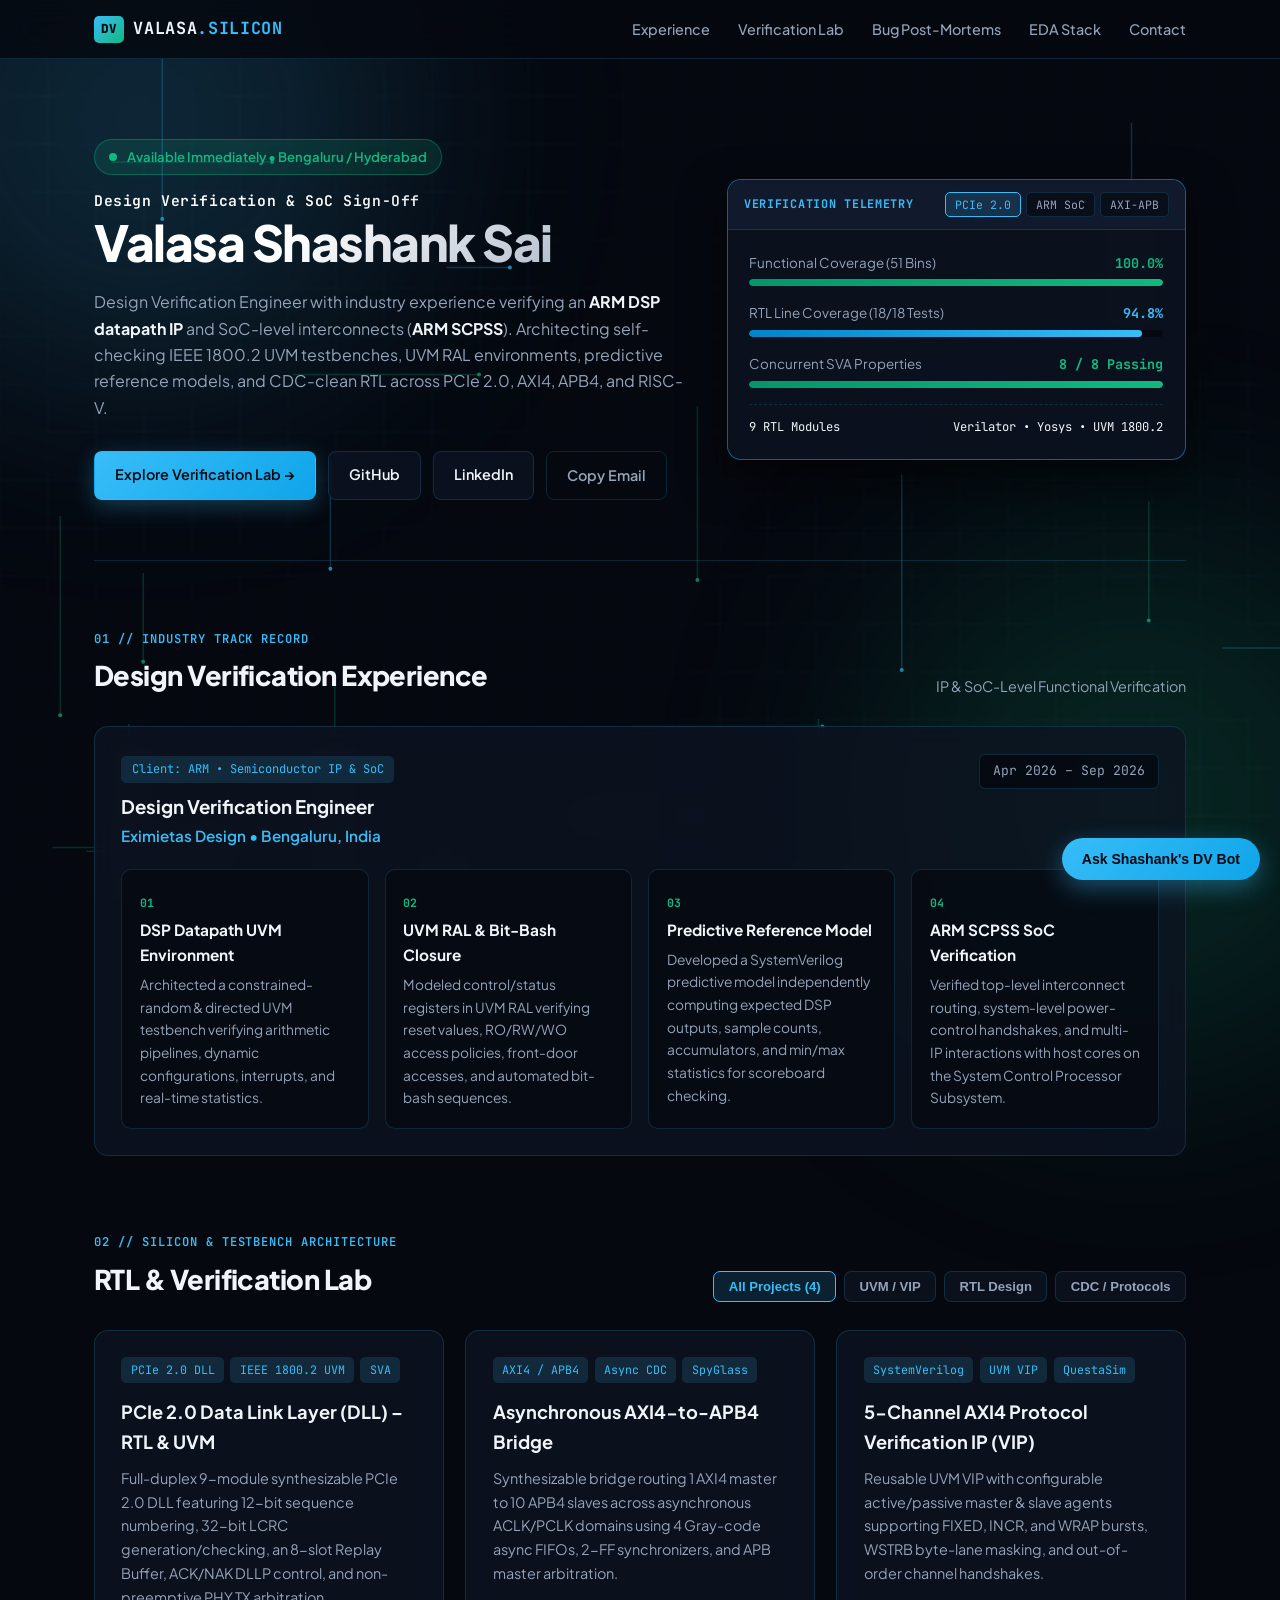
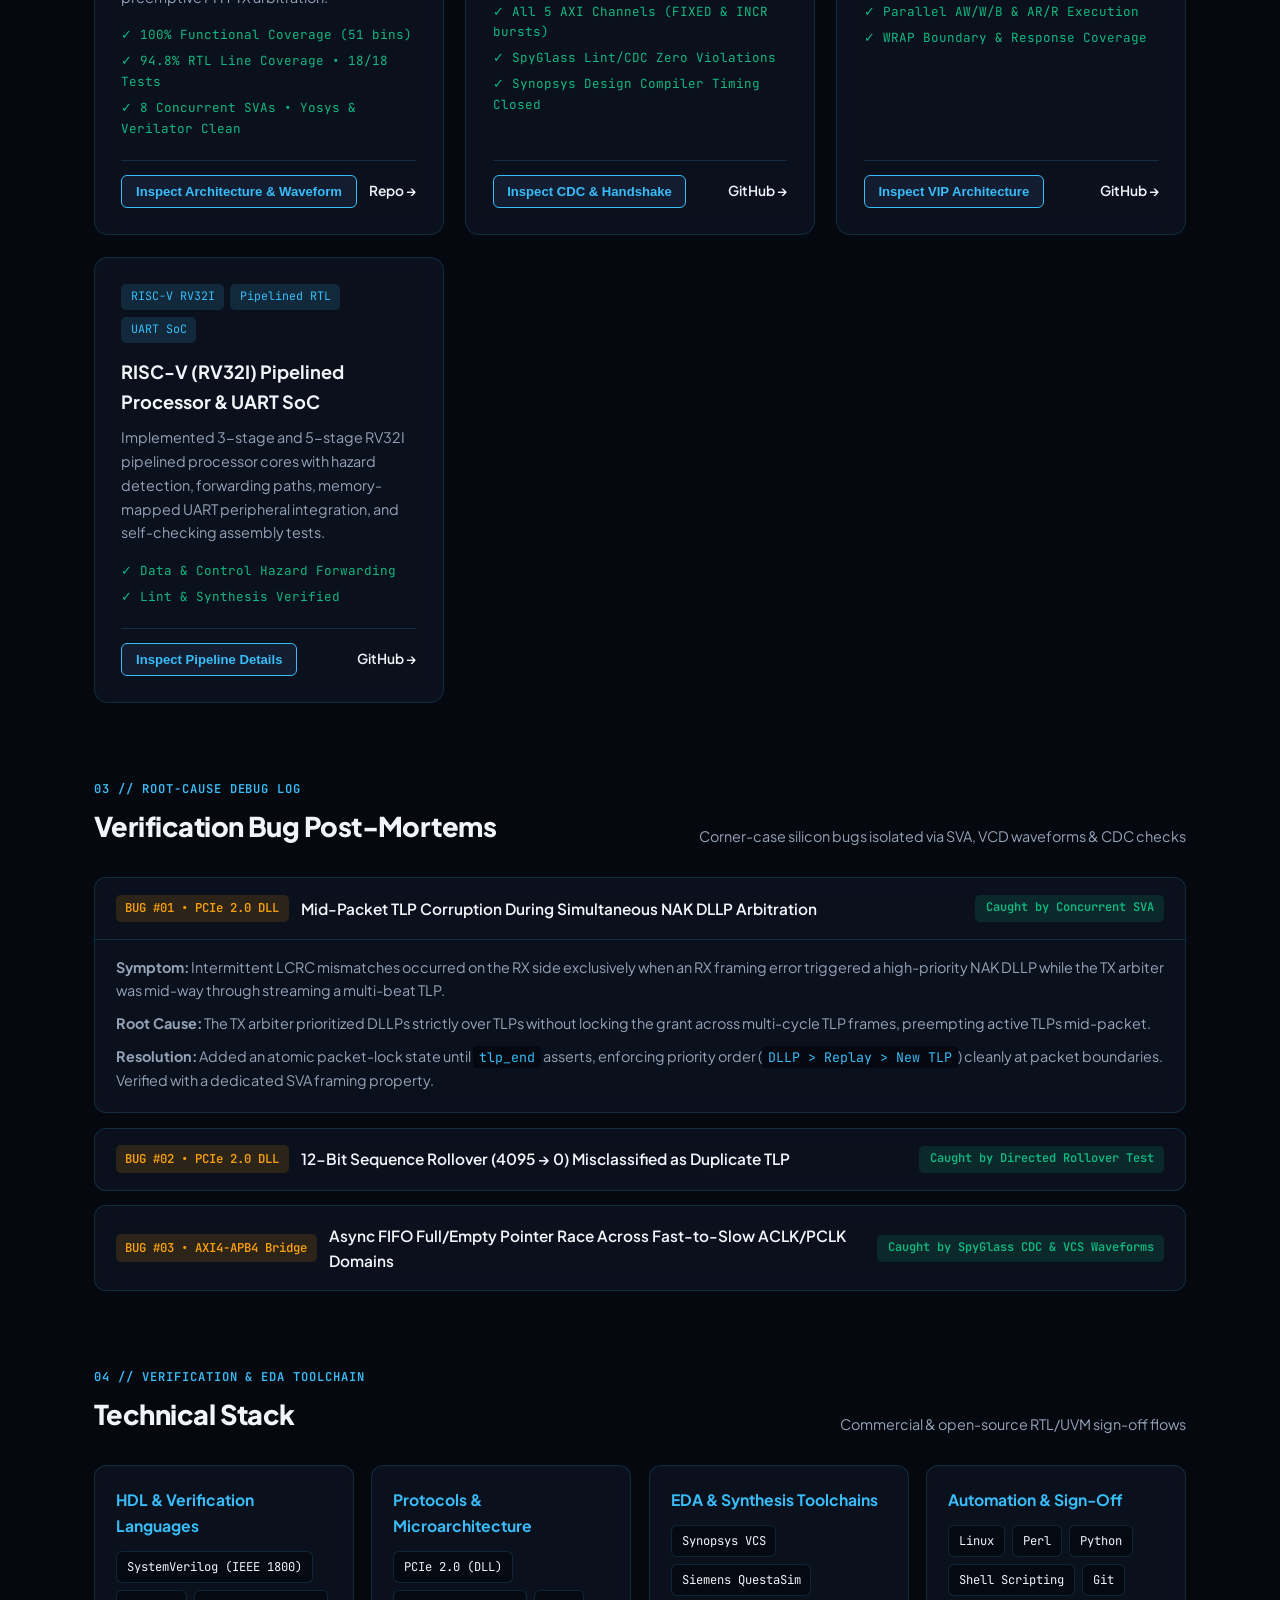
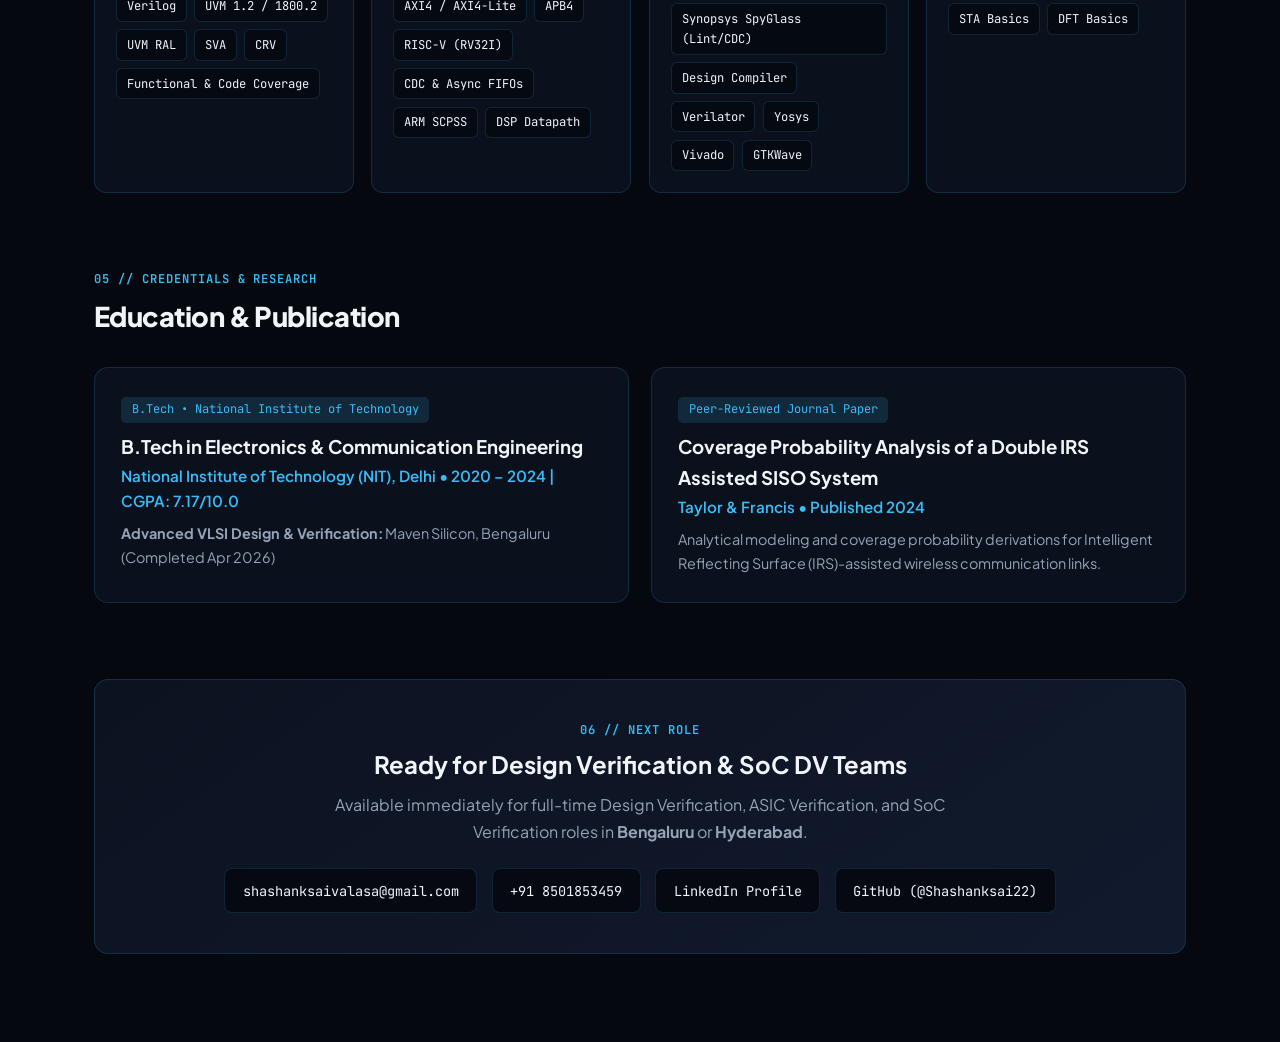
==== commit da6c5766: "Update print statement from 'Hello' to 'Goodbye'" ====
--- a/index.html
+++ b/index.html
@@ -7,22 +7,25 @@
     <link rel="stylesheet" href="style.css">
     <link rel="preconnect" href="https://fonts.googleapis.com">
     <link rel="preconnect" href="https://fonts.gstatic.com" crossorigin>
-    <link href="https://fonts.googleapis.com/css2?family=Inter:wght@400;500;600;700;800&family=JetBrains+Mono:wght@400;500;600;700&display=swap" rel="stylesheet">
+    <link href="https://fonts.googleapis.com/css2?family=Plus+Jakarta+Sans:wght@400;500;600;700;800&family=JetBrains+Mono:wght@400;500;600;700&display=swap" rel="stylesheet">
 </head>
 <body>
-    <div class="bg-grid" aria-hidden="true"></div>
-
-    <!-- Top Navigation -->
+    <!-- Interactive Silicon Trace Canvas -->
+    <canvas id="silicon-canvas" aria-hidden="true"></canvas>
+    <div class="ambient-glow glow-1" aria-hidden="true"></div>
+    <div class="ambient-glow glow-2" aria-hidden="true"></div>
+
+    <!-- Top Glass Navbar -->
     <header class="navbar">
         <div class="nav-container">
             <a href="#" class="logo">
-                <span class="logo-dot"></span>
-                VALASA<span>_DV</span>
+                <span class="logo-chip">DV</span>
+                <span>VALASA<span class="accent-text">.SILICON</span></span>
             </a>
             <nav>
                 <ul class="nav-links">
                     <li><a href="#experience">Experience</a></li>
-                    <li><a href="#projects">Projects &amp; Waveforms</a></li>
+                    <li><a href="#projects">Verification Lab</a></li>
                     <li><a href="#bugs">Bug Post-Mortems</a></li>
                     <li><a href="#skills">EDA Stack</a></li>
                     <li><a href="#contact">Contact</a></li>
@@ -39,49 +42,124 @@
                 <div class="hero-content">
                     <div class="status-pill">
                         <span class="pulse"></span>
-                        Immediate Joiner &bull; Bengaluru / Hyderabad
-                    </div>
-                    <h1>Valasa Shashank Sai</h1>
-                    <h2>Design Verification Engineer &bull; RTL, UVM &amp; SoC Verification</h2>
+                        <span>Available Immediately &bull; Bengaluru / Hyderabad</span>
+                    </div>
+                    <h1>
+                        <span class="eyebrow">Design Verification &amp; SoC Sign-Off</span>
+                        Valasa Shashank Sai
+                    </h1>
                     <p class="summary">
-                        Design Verification Engineer with hands-on industry experience verifying an ARM DSP datapath IP and SoC-level interconnects (ARM SCPSS). Specialized in IEEE 1800.2 UVM testbench architecture, UVM RAL, predictive reference modeling, SVA, CDC sign-off, and coverage closure across PCIe 2.0, AXI4, APB4, and RISC-V.
+                        Design Verification Engineer with industry experience verifying an <strong>ARM DSP datapath IP</strong> and SoC-level interconnects (<strong>ARM SCPSS</strong>). Architecting self-checking IEEE 1800.2 UVM testbenches, UVM RAL environments, predictive reference models, and CDC-clean RTL across PCIe 2.0, AXI4, APB4, and RISC-V.
                     </p>
                     <div class="hero-actions">
-                        <a href="#projects" class="btn btn-primary">Inspect Verification Lab &rarr;</a>
+                        <a href="#projects" class="btn btn-primary">Explore Verification Lab &rarr;</a>
                         <a href="https://github.com/Shashanksai22" target="_blank" rel="noopener" class="btn btn-secondary">GitHub</a>
                         <a href="https://www.linkedin.com/in/shashank-sai-valasa-406a00200/" target="_blank" rel="noopener" class="btn btn-secondary">LinkedIn</a>
-                        <button id="copy-email-btn" class="btn btn-ghost" title="Copy Email Address">Copy Email</button>
-                    </div>
-                </div>
-
-                <!-- Live Verification Telemetry Panel -->
-                <aside class="telemetry-card">
-                    <div class="telemetry-header">
-                        <span class="term-dots"><i></i><i></i><i></i></span>
-                        <span>regression_summary.rpt</span>
-                    </div>
-                    <div class="telemetry-body">
-                        <div class="stat-row">
-                            <span class="stat-label">PCIe 2.0 DLL Functional Cov</span>
-                            <span class="stat-val accent">100.0% (51/51 bins)</span>
-                        </div>
-                        <div class="progress-bar"><div class="progress-fill" style="width: 100%;"></div></div>
-
-                        <div class="stat-row">
-                            <span class="stat-label">PCIe 2.0 RTL Line Coverage</span>
-                            <span class="stat-val primary">94.8% (18/18 tests)</span>
-                        </div>
-                        <div class="progress-bar"><div class="progress-fill primary-bg" style="width: 94.8%;"></div></div>
-
-                        <div class="stat-row">
-                            <span class="stat-label">Concurrent SVA Assertions</span>
-                            <span class="stat-val accent">0 Failures (8/8 Active)</span>
-                        </div>
-                        <div class="progress-bar"><div class="progress-fill" style="width: 100%;"></div></div>
-
-                        <div class="telemetry-meta">
-                            <div><span>IP/SoC Exp:</span> ARM SCPSS &amp; DSP</div>
-                            <div><span>Sign-Off:</span> VCS &bull; Questa &bull; SpyGlass</div>
+                        <button id="copy-email-btn" class="btn btn-ghost">Copy Email</button>
+                    </div>
+                </div>
+
+                <!-- Interactive Verification Telemetry HUD -->
+                <aside class="hud-card">
+                    <div class="hud-header">
+                        <span class="hud-title">VERIFICATION TELEMETRY</span>
+                        <div class="hud-tabs" role="tablist">
+                            <button class="hud-tab active" data-hud="pcie">PCIe 2.0</button>
+                            <button class="hud-tab" data-hud="arm">ARM SoC</button>
+                            <button class="hud-tab" data-hud="axi">AXI-APB</button>
+                        </div>
+                    </div>
+
+                    <div id="hud-panel-pcie" class="hud-body">
+                        <div class="metric-block">
+                            <div class="stat-row">
+                                <span class="stat-label">Functional Coverage (51 Bins)</span>
+                                <span class="stat-val emerald">100.0%</span>
+                            </div>
+                            <div class="progress-bar"><div class="progress-fill emerald-bg" style="width: 100%;"></div></div>
+                        </div>
+
+                        <div class="metric-block">
+                            <div class="stat-row">
+                                <span class="stat-label">RTL Line Coverage (18/18 Tests)</span>
+                                <span class="stat-val cyan">94.8%</span>
+                            </div>
+                            <div class="progress-bar"><div class="progress-fill cyan-bg" style="width: 94.8%;"></div></div>
+                        </div>
+
+                        <div class="metric-block">
+                            <div class="stat-row">
+                                <span class="stat-label">Concurrent SVA Properties</span>
+                                <span class="stat-val emerald">8 / 8 Passing</span>
+                            </div>
+                            <div class="progress-bar"><div class="progress-fill emerald-bg" style="width: 100%;"></div></div>
+                        </div>
+
+                        <div class="hud-footer">
+                            <span>9 RTL Modules</span>
+                            <span>Verilator &bull; Yosys &bull; UVM 1800.2</span>
+                        </div>
+                    </div>
+
+                    <div id="hud-panel-arm" class="hud-body hidden">
+                        <div class="metric-block">
+                            <div class="stat-row">
+                                <span class="stat-label">UVM RAL Bit-Bash &amp; Policies</span>
+                                <span class="stat-val emerald">RO / RW / WO Closed</span>
+                            </div>
+                            <div class="progress-bar"><div class="progress-fill emerald-bg" style="width: 100%;"></div></div>
+                        </div>
+
+                        <div class="metric-block">
+                            <div class="stat-row">
+                                <span class="stat-label">DSP Predictive Reference Model</span>
+                                <span class="stat-val cyan">Cycle-Accurate Match</span>
+                            </div>
+                            <div class="progress-bar"><div class="progress-fill cyan-bg" style="width: 100%;"></div></div>
+                        </div>
+
+                        <div class="metric-block">
+                            <div class="stat-row">
+                                <span class="stat-label">ARM SCPSS SoC Integration</span>
+                                <span class="stat-val emerald">Power &amp; Routing Verified</span>
+                            </div>
+                            <div class="progress-bar"><div class="progress-fill emerald-bg" style="width: 100%;"></div></div>
+                        </div>
+
+                        <div class="hud-footer">
+                            <span>Eximietas Design</span>
+                            <span>Client: ARM &bull; Bengaluru</span>
+                        </div>
+                    </div>
+
+                    <div id="hud-panel-axi" class="hud-body hidden">
+                        <div class="metric-block">
+                            <div class="stat-row">
+                                <span class="stat-label">SpyGlass Lint &amp; CDC Sign-Off</span>
+                                <span class="stat-val emerald">0 Violations</span>
+                            </div>
+                            <div class="progress-bar"><div class="progress-fill emerald-bg" style="width: 100%;"></div></div>
+                        </div>
+
+                        <div class="metric-block">
+                            <div class="stat-row">
+                                <span class="stat-label">Async Gray-Code FIFOs</span>
+                                <span class="stat-val cyan">4x Domain Bridges</span>
+                            </div>
+                            <div class="progress-bar"><div class="progress-fill cyan-bg" style="width: 100%;"></div></div>
+                        </div>
+
+                        <div class="metric-block">
+                            <div class="stat-row">
+                                <span class="stat-label">Design Compiler Synthesis</span>
+                                <span class="stat-val emerald">Timing Closed</span>
+                            </div>
+                            <div class="progress-bar"><div class="progress-fill emerald-bg" style="width: 100%;"></div></div>
+                        </div>
+
+                        <div class="hud-footer">
+                            <span>1 AXI4 Master &times; 10 APB4 Slaves</span>
+                            <span>Synopsys VCS &bull; DC</span>
                         </div>
                     </div>
                 </aside>
@@ -91,11 +169,14 @@
         <!-- Experience Section -->
         <section id="experience" class="section">
             <div class="section-head">
-                <h2 class="section-title">Industry Experience</h2>
+                <div>
+                    <span class="section-kicker">01 // INDUSTRY TRACK RECORD</span>
+                    <h2 class="section-title">Design Verification Experience</h2>
+                </div>
                 <span class="section-sub">IP &amp; SoC-Level Functional Verification</span>
             </div>
 
-            <div class="card timeline-card">
+            <div class="card featured-exp-card">
                 <div class="card-header">
                     <div>
                         <div class="role-badge">Client: ARM &bull; Semiconductor IP &amp; SoC</div>
@@ -107,18 +188,22 @@
 
                 <div class="exp-highlights">
                     <div class="exp-pillar">
+                        <span class="pillar-num">01</span>
                         <h4>DSP Datapath UVM Environment</h4>
-                        <p>Built a constrained-random &amp; directed UVM testbench verifying arithmetic pipelines, dynamic configuration updates, interrupts, and real-time statistics.</p>
+                        <p>Architected a constrained-random &amp; directed UVM testbench verifying arithmetic pipelines, dynamic configurations, interrupts, and real-time statistics.</p>
                     </div>
                     <div class="exp-pillar">
+                        <span class="pillar-num">02</span>
                         <h4>UVM RAL &amp; Bit-Bash Closure</h4>
                         <p>Modeled control/status registers in UVM RAL verifying reset values, RO/RW/WO access policies, front-door accesses, and automated bit-bash sequences.</p>
                     </div>
                     <div class="exp-pillar">
+                        <span class="pillar-num">03</span>
                         <h4>Predictive Reference Model</h4>
                         <p>Developed a SystemVerilog predictive model independently computing expected DSP outputs, sample counts, accumulators, and min/max statistics for scoreboard checking.</p>
                     </div>
                     <div class="exp-pillar">
+                        <span class="pillar-num">04</span>
                         <h4>ARM SCPSS SoC Verification</h4>
                         <p>Verified top-level interconnect routing, system-level power-control handshakes, and multi-IP interactions with host cores on the System Control Processor Subsystem.</p>
                     </div>
@@ -130,11 +215,11 @@
         <section id="projects" class="section">
             <div class="section-head">
                 <div>
+                    <span class="section-kicker">02 // SILICON &amp; TESTBENCH ARCHITECTURE</span>
                     <h2 class="section-title">RTL &amp; Verification Lab</h2>
-                    <span class="section-sub">Click any project to inspect block diagrams, waveforms &amp; verification metrics</span>
                 </div>
                 <div class="filter-bar" role="tablist">
-                    <button class="filter-btn active" data-filter="all">All (4)</button>
+                    <button class="filter-btn active" data-filter="all">All Projects (4)</button>
                     <button class="filter-btn" data-filter="uvm">UVM / VIP</button>
                     <button class="filter-btn" data-filter="rtl">RTL Design</button>
                     <button class="filter-btn" data-filter="cdc">CDC / Protocols</button>
@@ -222,11 +307,14 @@
             </div>
         </section>
 
-        <!-- Engineering Bug Post-Mortems (High Value for DV Interviews) -->
+        <!-- Engineering Bug Post-Mortems -->
         <section id="bugs" class="section">
             <div class="section-head">
-                <h2 class="section-title">Verification Bug Post-Mortems</h2>
-                <span class="section-sub">Real corner-case bugs isolated using SVA, VCD waveforms &amp; protocol checks</span>
+                <div>
+                    <span class="section-kicker">03 // ROOT-CAUSE DEBUG LOG</span>
+                    <h2 class="section-title">Verification Bug Post-Mortems</h2>
+                </div>
+                <span class="section-sub">Corner-case silicon bugs isolated via SVA, VCD waveforms &amp; CDC checks</span>
             </div>
 
             <div class="accordion">
@@ -274,8 +362,11 @@
         <!-- Skills Section -->
         <section id="skills" class="section">
             <div class="section-head">
-                <h2 class="section-title">Technical Stack &amp; EDA Flow</h2>
-                <span class="section-sub">Industry-standard commercial &amp; open-source verification toolchains</span>
+                <div>
+                    <span class="section-kicker">04 // VERIFICATION &amp; EDA TOOLCHAIN</span>
+                    <h2 class="section-title">Technical Stack</h2>
+                </div>
+                <span class="section-sub">Commercial &amp; open-source RTL/UVM sign-off flows</span>
             </div>
             <div class="skills-grid">
                 <div class="skill-box">
@@ -332,7 +423,12 @@
 
         <!-- Education & Publication -->
         <section id="education" class="section">
-            <h2 class="section-title">Education &amp; Research Publication</h2>
+            <div class="section-head">
+                <div>
+                    <span class="section-kicker">05 // CREDENTIALS &amp; RESEARCH</span>
+                    <h2 class="section-title">Education &amp; Publication</h2>
+                </div>
+            </div>
             <div class="grid-2">
                 <div class="card">
                     <div class="role-badge">B.Tech &bull; National Institute of Technology</div>
@@ -352,8 +448,9 @@
         <!-- Contact Section -->
         <section id="contact" class="section contact-section">
             <div class="card contact-card">
-                <h2>Ready for Design Verification &amp; SoC DV Roles</h2>
-                <p>Open to full-time Design Verification, ASIC Verification, and SoC Verification roles in <strong>Bengaluru</strong> or <strong>Hyderabad</strong> with immediate availability.</p>
+                <span class="section-kicker">06 // NEXT ROLE</span>
+                <h2>Ready for Design Verification &amp; SoC DV Teams</h2>
+                <p>Available immediately for full-time Design Verification, ASIC Verification, and SoC Verification roles in <strong>Bengaluru</strong> or <strong>Hyderabad</strong>.</p>
                 <div class="contact-links">
                     <a href="mailto:shashanksaivalasa@gmail.com">shashanksaivalasa@gmail.com</a>
                     <span>+91 8501853459</span>
--- a/style.css
+++ b/style.css
@@ -1,11 +1,16 @@
 :root {
-    --bg: #0b0f19;
-    --surface: #131a2a;
-    --surface-hover: #1a2338;
-    --border: #243049;
-    --primary: #38bdf8;
-    --accent: #10b981;
-    --text: #e2e8f0;
+    --bg: #05080f;
+    --surface: rgba(13, 20, 34, 0.78);
+    --surface-solid: #0d1422;
+    --surface-2: #131d31;
+    --border: rgba(56, 189, 248, 0.16);
+    --border-bright: rgba(56, 189, 248, 0.45);
+    --cyan: #38bdf8;
+    --cyan-dim: rgba(56, 189, 248, 0.14);
+    --emerald: #10b981;
+    --emerald-dim: rgba(16, 185, 129, 0.14);
+    --amber: #f59e0b;
+    --text: #f1f5f9;
     --muted: #94a3b8;
 }
 
@@ -15,162 +20,424 @@
     padding: 0;
 }
 
+html {
+    scroll-behavior: smooth;
+}
+
 body {
-    font-family: 'Inter', sans-serif;
+    font-family: 'Plus Jakarta Sans', -apple-system, BlinkMacSystemFont, sans-serif;
     background-color: var(--bg);
     color: var(--text);
-    line-height: 1.6;
+    line-height: 1.65;
+    overflow-x: hidden;
+}
+
+/* Interactive Silicon Canvas & Ambient Glows */
+#silicon-canvas {
+    position: fixed;
+    inset: 0;
+    width: 100%;
+    height: 100%;
+    pointer-events: none;
+    z-index: -2;
+}
+
+.ambient-glow {
+    position: fixed;
+    width: 520px;
+    height: 520px;
+    border-radius: 50%;
+    filter: blur(130px);
+    opacity: 0.18;
+    pointer-events: none;
+    z-index: -1;
+}
+
+.glow-1 {
+    top: -140px;
+    left: -120px;
+    background: var(--cyan);
+}
+
+.glow-2 {
+    bottom: -160px;
+    right: -120px;
+    background: var(--emerald);
 }
 
 /* Navbar */
 .navbar {
     position: sticky;
     top: 0;
-    background: rgba(11, 15, 25, 0.9);
-    backdrop-filter: blur(10px);
+    background: rgba(5, 8, 15, 0.82);
+    backdrop-filter: blur(16px);
+    -webkit-backdrop-filter: blur(16px);
     border-bottom: 1px solid var(--border);
     z-index: 100;
 }
 
 .nav-container {
-    max-width: 1050px;
+    max-width: 1140px;
     margin: auto;
-    padding: 1rem 1.5rem;
+    padding: 0.95rem 1.5rem;
     display: flex;
     justify-content: space-between;
     align-items: center;
 }
 
 .logo {
+    display: flex;
+    align-items: center;
+    gap: 0.6rem;
     font-family: 'JetBrains Mono', monospace;
     font-weight: 700;
-    font-size: 1.2rem;
+    font-size: 1.05rem;
+    letter-spacing: 0.04em;
     color: var(--text);
     text-decoration: none;
 }
 
-.logo span {
-    color: var(--primary);
+.logo-chip {
+    background: linear-gradient(135deg, var(--cyan), var(--emerald));
+    color: #05080f;
+    font-weight: 800;
+    font-size: 0.78rem;
+    padding: 0.2rem 0.45rem;
+    border-radius: 5px;
+}
+
+.accent-text {
+    color: var(--cyan);
 }
 
 .nav-links {
     list-style: none;
     display: flex;
-    gap: 1.5rem;
+    gap: 1.75rem;
 }
 
 .nav-links a {
     color: var(--muted);
     text-decoration: none;
-    font-size: 0.95rem;
+    font-size: 0.9rem;
+    font-weight: 500;
     transition: color 0.2s;
 }
 
 .nav-links a:hover {
-    color: var(--primary);
+    color: var(--cyan);
+}
+
+.menu-toggle {
+    display: none;
+    background: none;
+    border: 1px solid var(--border);
+    color: var(--text);
+    padding: 0.35rem 0.65rem;
+    border-radius: 6px;
+    cursor: pointer;
 }
 
 /* Layout */
 main {
-    max-width: 1050px;
+    max-width: 1140px;
     margin: auto;
-    padding: 0 1.5rem 4rem;
+    padding: 0 1.5rem 5rem;
 }
 
 .section {
-    padding: 3.5rem 0 1rem;
-}
-
-.section-title {
-    font-size: 1.5rem;
-    margin-bottom: 1.5rem;
-    border-left: 4px solid var(--primary);
-    padding-left: 0.75rem;
-}
-
-/* Hero */
-.hero {
-    padding: 5rem 0 3rem;
-    border-bottom: 1px solid var(--border);
-}
-
-.badge {
-    display: inline-block;
-    background: rgba(16, 185, 129, 0.15);
-    color: var(--accent);
-    border: 1px solid rgba(16, 185, 129, 0.3);
-    padding: 0.3rem 0.8rem;
-    border-radius: 999px;
-    font-size: 0.85rem;
-    font-weight: 500;
-    margin-bottom: 1rem;
-}
-
-.hero h1 {
-    font-size: 2.8rem;
-    font-weight: 700;
-    letter-spacing: -0.02em;
-}
-
-.hero h2 {
-    font-size: 1.3rem;
-    color: var(--primary);
-    font-weight: 500;
-    margin-bottom: 1.2rem;
-}
-
-.summary {
-    max-width: 780px;
-    color: var(--muted);
-    margin-bottom: 2rem;
-}
-
-.hero-actions {
-    display: flex;
+    padding: 4.25rem 0 0.5rem;
+}
+
+.section-head {
+    display: flex;
+    justify-content: space-between;
+    align-items: flex-end;
     flex-wrap: wrap;
     gap: 1rem;
+    margin-bottom: 1.75rem;
+}
+
+.section-kicker {
+    display: block;
+    font-family: 'JetBrains Mono', monospace;
+    font-size: 0.76rem;
+    font-weight: 600;
+    letter-spacing: 0.08em;
+    color: var(--cyan);
+    margin-bottom: 0.3rem;
+}
+
+.section-title {
+    font-size: 1.7rem;
+    font-weight: 800;
+    letter-spacing: -0.02em;
+}
+
+.section-sub {
+    color: var(--muted);
+    font-size: 0.9rem;
+}
+
+/* Hero Section */
+.hero {
+    padding: 5rem 0 3.75rem;
+    border-bottom: 1px solid var(--border);
+}
+
+.hero-grid {
+    display: grid;
+    grid-template-columns: 1.3fr 1fr;
+    gap: 2.25rem;
+    align-items: center;
+}
+
+.status-pill {
+    display: inline-flex;
+    align-items: center;
+    gap: 0.6rem;
+    background: var(--emerald-dim);
+    color: var(--emerald);
+    border: 1px solid rgba(16, 185, 129, 0.35);
+    padding: 0.38rem 0.9rem;
+    border-radius: 999px;
+    font-size: 0.82rem;
+    font-weight: 600;
+    margin-bottom: 1.15rem;
+}
+
+.pulse {
+    width: 8px;
+    height: 8px;
+    border-radius: 50%;
+    background: var(--emerald);
+    animation: pulseAnim 1.8s infinite;
+}
+
+@keyframes pulseAnim {
+    0% { box-shadow: 0 0 0 0 rgba(16, 185, 129, 0.75); }
+    70% { box-shadow: 0 0 0 9px rgba(16, 185, 129, 0); }
+    100% { box-shadow: 0 0 0 0 rgba(16, 185, 129, 0); }
+}
+
+.eyebrow {
+    display: block;
+    font-family: 'JetBrains Mono', monospace;
+    font-size: 0.92rem;
+    font-weight: 600;
+    color: var(--cyan);
+    letter-spacing: 0.04em;
+    margin-bottom: 0.35rem;
+}
+
+.hero h1 {
+    font-size: 3.1rem;
+    font-weight: 800;
+    letter-spacing: -0.03em;
+    line-height: 1.12;
+    margin-bottom: 1.15rem;
+    background: linear-gradient(135deg, #ffffff 35%, #94a3b8 100%);
+    -webkit-background-clip: text;
+    -webkit-text-fill-color: transparent;
+}
+
+.summary {
+    color: var(--muted);
+    font-size: 1rem;
+    margin-bottom: 1.85rem;
+}
+
+.summary strong {
+    color: var(--text);
+}
+
+.hero-actions {
+    display: flex;
+    flex-wrap: wrap;
+    gap: 0.75rem;
 }
 
 .btn {
-    padding: 0.7rem 1.3rem;
-    border-radius: 6px;
+    padding: 0.72rem 1.25rem;
+    border-radius: 8px;
     text-decoration: none;
     font-weight: 600;
-    font-size: 0.95rem;
-    transition: all 0.2s;
+    font-size: 0.9rem;
+    cursor: pointer;
+    border: 1px solid transparent;
+    transition: all 0.2s ease;
+    font-family: inherit;
 }
 
 .btn-primary {
-    background: var(--primary);
-    color: #0b0f19;
+    background: linear-gradient(135deg, var(--cyan), #0ea5e9);
+    color: #05080f;
+    box-shadow: 0 6px 22px rgba(56, 189, 248, 0.28);
 }
 
 .btn-primary:hover {
-    background: #7dd3fc;
+    transform: translateY(-1px);
+    box-shadow: 0 8px 28px rgba(56, 189, 248, 0.42);
 }
 
 .btn-secondary {
     background: var(--surface);
-    color: var(--text);
-    border: 1px solid var(--border);
+    backdrop-filter: blur(10px);
+    color: var(--text);
+    border-color: var(--border);
 }
 
 .btn-secondary:hover {
-    border-color: var(--primary);
-}
-
-/* Cards & Grids */
+    border-color: var(--cyan);
+    color: var(--cyan);
+}
+
+.btn-ghost {
+    background: transparent;
+    color: var(--muted);
+    border-color: var(--border);
+}
+
+.btn-ghost:hover {
+    color: var(--text);
+    border-color: var(--muted);
+}
+
+/* Interactive Verification HUD */
+.hud-card {
+    background: var(--surface);
+    backdrop-filter: blur(16px);
+    -webkit-backdrop-filter: blur(16px);
+    border: 1px solid var(--border-bright);
+    border-radius: 14px;
+    overflow: hidden;
+    box-shadow: 0 18px 45px rgba(0, 0, 0, 0.55);
+}
+
+.hud-header {
+    background: rgba(19, 29, 49, 0.85);
+    padding: 0.75rem 1rem;
+    display: flex;
+    align-items: center;
+    justify-content: space-between;
+    gap: 0.5rem;
+    border-bottom: 1px solid var(--border);
+}
+
+.hud-title {
+    font-family: 'JetBrains Mono', monospace;
+    font-size: 0.74rem;
+    font-weight: 700;
+    letter-spacing: 0.06em;
+    color: var(--cyan);
+}
+
+.hud-tabs {
+    display: flex;
+    gap: 0.35rem;
+}
+
+.hud-tab {
+    background: rgba(5, 8, 15, 0.6);
+    border: 1px solid var(--border);
+    color: var(--muted);
+    font-family: 'JetBrains Mono', monospace;
+    font-size: 0.72rem;
+    padding: 0.25rem 0.55rem;
+    border-radius: 5px;
+    cursor: pointer;
+    transition: all 0.2s;
+}
+
+.hud-tab.active,
+.hud-tab:hover {
+    background: var(--cyan-dim);
+    border-color: var(--cyan);
+    color: var(--cyan);
+}
+
+.hud-body {
+    padding: 1.35rem;
+}
+
+.metric-block {
+    margin-bottom: 1rem;
+}
+
+.stat-row {
+    display: flex;
+    justify-content: space-between;
+    font-size: 0.84rem;
+    margin-bottom: 0.35rem;
+}
+
+.stat-label {
+    color: var(--muted);
+}
+
+.stat-val {
+    font-family: 'JetBrains Mono', monospace;
+    font-weight: 700;
+}
+
+.stat-val.emerald { color: var(--emerald); }
+.stat-val.cyan { color: var(--cyan); }
+
+.progress-bar {
+    height: 7px;
+    background: rgba(5, 8, 15, 0.85);
+    border-radius: 999px;
+    overflow: hidden;
+}
+
+.progress-fill {
+    height: 100%;
+    border-radius: 999px;
+    transition: width 0.5s ease;
+}
+
+.emerald-bg { background: linear-gradient(90deg, #059669, var(--emerald)); }
+.cyan-bg { background: linear-gradient(90deg, #0284c7, var(--cyan)); }
+
+.hud-footer {
+    margin-top: 0.85rem;
+    padding-top: 0.75rem;
+    border-top: 1px dashed var(--border);
+    display: flex;
+    justify-content: space-between;
+    flex-wrap: wrap;
+    gap: 0.5rem;
+    font-family: 'JetBrains Mono', monospace;
+    font-size: 0.76rem;
+    color: var(--text);
+}
+
+/* Cards */
 .card {
     background: var(--surface);
-    border: 1px solid var(--border);
-    border-radius: 10px;
-    padding: 1.5rem;
-    transition: transform 0.2s, border-color 0.2s;
+    backdrop-filter: blur(14px);
+    -webkit-backdrop-filter: blur(14px);
+    border: 1px solid var(--border);
+    border-radius: 14px;
+    padding: 1.65rem;
+    transition: transform 0.22s ease, border-color 0.22s ease, box-shadow 0.22s ease;
 }
 
 .card:hover {
-    border-color: var(--primary);
-    transform: translateY(-2px);
+    border-color: var(--border-bright);
+    transform: translateY(-3px);
+    box-shadow: 0 14px 34px rgba(0, 0, 0, 0.45);
+}
+
+.role-badge {
+    display: inline-block;
+    font-family: 'JetBrains Mono', monospace;
+    font-size: 0.75rem;
+    color: var(--cyan);
+    background: var(--cyan-dim);
+    padding: 0.22rem 0.65rem;
+    border-radius: 5px;
+    margin-bottom: 0.55rem;
 }
 
 .card-header {
@@ -178,142 +445,414 @@
     justify-content: space-between;
     align-items: flex-start;
     flex-wrap: wrap;
+    gap: 0.75rem;
+    margin-bottom: 1.35rem;
+}
+
+.company {
+    color: var(--cyan);
+    font-size: 0.95rem;
+    font-weight: 600;
+}
+
+.date-badge {
+    font-family: 'JetBrains Mono', monospace;
+    font-size: 0.82rem;
+    background: rgba(5, 8, 15, 0.75);
+    border: 1px solid var(--border);
+    padding: 0.35rem 0.8rem;
+    border-radius: 6px;
+    color: var(--muted);
+}
+
+.exp-highlights {
+    display: grid;
+    grid-template-columns: repeat(auto-fit, minmax(230px, 1fr));
+    gap: 1rem;
+}
+
+.exp-pillar {
+    background: rgba(5, 8, 15, 0.65);
+    border: 1px solid var(--border);
+    border-radius: 10px;
+    padding: 1.1rem;
+}
+
+.pillar-num {
+    display: inline-block;
+    font-family: 'JetBrains Mono', monospace;
+    font-size: 0.72rem;
+    font-weight: 700;
+    color: var(--emerald);
+    margin-bottom: 0.3rem;
+}
+
+.exp-pillar h4 {
+    color: var(--text);
+    font-size: 0.96rem;
+    margin-bottom: 0.4rem;
+}
+
+.exp-pillar p {
+    color: var(--muted);
+    font-size: 0.86rem;
+}
+
+/* Filter Bar */
+.filter-bar {
+    display: flex;
+    flex-wrap: wrap;
     gap: 0.5rem;
-    margin-bottom: 1rem;
-}
-
-.company {
-    color: var(--primary);
-    font-size: 0.95rem;
-    font-weight: 500;
-}
-
-.date-badge {
-    font-family: 'JetBrains Mono', monospace;
-    font-size: 0.85rem;
-    background: var(--bg);
-    padding: 0.3rem 0.7rem;
-    border-radius: 5px;
-    color: var(--muted);
-}
-
-.bullet-list {
-    padding-left: 1.2rem;
-    color: var(--muted);
-}
-
-.bullet-list li {
-    margin-bottom: 0.5rem;
-}
-
+}
+
+.filter-btn {
+    background: var(--surface);
+    border: 1px solid var(--border);
+    color: var(--muted);
+    padding: 0.42rem 0.9rem;
+    border-radius: 7px;
+    font-size: 0.82rem;
+    font-weight: 600;
+    cursor: pointer;
+    transition: all 0.2s;
+}
+
+.filter-btn.active,
+.filter-btn:hover {
+    background: var(--cyan-dim);
+    border-color: var(--cyan);
+    color: var(--cyan);
+}
+
+/* Grids */
 .grid {
     display: grid;
-    grid-template-columns: repeat(auto-fit, minmax(300px, 1fr));
-    gap: 1.25rem;
+    grid-template-columns: repeat(auto-fit, minmax(290px, 1fr));
+    gap: 1.35rem;
 }
 
 .grid-2 {
     display: grid;
     grid-template-columns: repeat(auto-fit, minmax(320px, 1fr));
-    gap: 1.25rem;
+    gap: 1.35rem;
+}
+
+.project-card {
+    display: flex;
+    flex-direction: column;
+}
+
+.project-card.hide-card {
+    display: none;
 }
 
 .card-top {
     display: flex;
     flex-wrap: wrap;
     gap: 0.4rem;
-    margin-bottom: 0.8rem;
+    margin-bottom: 0.85rem;
 }
 
 .tag {
     font-family: 'JetBrains Mono', monospace;
-    font-size: 0.75rem;
-    background: rgba(56, 189, 248, 0.12);
-    color: var(--primary);
-    padding: 0.2rem 0.55rem;
-    border-radius: 4px;
+    font-size: 0.73rem;
+    background: var(--cyan-dim);
+    color: var(--cyan);
+    padding: 0.22rem 0.58rem;
+    border-radius: 5px;
 }
 
 .project-card h3 {
     margin-bottom: 0.6rem;
-    font-size: 1.15rem;
+    font-size: 1.14rem;
 }
 
 .project-card p {
     color: var(--muted);
-    font-size: 0.92rem;
+    font-size: 0.9rem;
     margin-bottom: 1rem;
 }
 
 .metrics {
     display: flex;
     flex-direction: column;
-    gap: 0.3rem;
-    font-family: 'JetBrains Mono', monospace;
-    font-size: 0.8rem;
-    color: var(--accent);
-    margin-bottom: 1.2rem;
+    gap: 0.32rem;
+    font-family: 'JetBrains Mono', monospace;
+    font-size: 0.79rem;
+    color: var(--emerald);
+    margin-bottom: 1.25rem;
+}
+
+.card-actions {
+    margin-top: auto;
+    display: flex;
+    justify-content: space-between;
+    align-items: center;
+    gap: 0.75rem;
+    padding-top: 0.9rem;
+    border-top: 1px solid var(--border);
+}
+
+.btn-inspect {
+    background: var(--surface-2);
+    border: 1px solid var(--cyan);
+    color: var(--cyan);
+    padding: 0.48rem 0.85rem;
+    border-radius: 6px;
+    font-size: 0.82rem;
+    font-weight: 600;
+    cursor: pointer;
+    transition: all 0.2s;
+}
+
+.btn-inspect:hover {
+    background: var(--cyan);
+    color: #05080f;
 }
 
 .card-link {
-    color: var(--primary);
+    color: var(--text);
     text-decoration: none;
     font-weight: 600;
+    font-size: 0.86rem;
+}
+
+.card-link:hover {
+    color: var(--cyan);
+}
+
+/* Bug Post-Mortems Accordion */
+.accordion {
+    display: flex;
+    flex-direction: column;
+    gap: 0.9rem;
+}
+
+.bug-item {
+    background: var(--surface);
+    backdrop-filter: blur(12px);
+    border: 1px solid var(--border);
+    border-radius: 12px;
+    overflow: hidden;
+}
+
+.bug-item summary {
+    list-style: none;
+    padding: 1.05rem 1.3rem;
+    display: flex;
+    align-items: center;
+    flex-wrap: wrap;
+    gap: 0.75rem;
+    cursor: pointer;
+    font-weight: 600;
+}
+
+.bug-item summary::-webkit-details-marker {
+    display: none;
+}
+
+.bug-id {
+    font-family: 'JetBrains Mono', monospace;
+    font-size: 0.77rem;
+    color: var(--amber);
+    background: rgba(245, 158, 11, 0.14);
+    padding: 0.22rem 0.6rem;
+    border-radius: 5px;
+}
+
+.bug-title {
+    flex: 1;
+    font-size: 0.96rem;
+}
+
+.bug-badge {
+    font-family: 'JetBrains Mono', monospace;
+    font-size: 0.75rem;
+    color: var(--emerald);
+    background: var(--emerald-dim);
+    padding: 0.22rem 0.65rem;
+    border-radius: 5px;
+}
+
+.bug-body {
+    padding: 1rem 1.3rem 1.25rem;
+    border-top: 1px solid var(--border);
+    color: var(--muted);
     font-size: 0.9rem;
+    display: flex;
+    flex-direction: column;
+    gap: 0.55rem;
+}
+
+.bug-body code {
+    font-family: 'JetBrains Mono', monospace;
+    background: rgba(5, 8, 15, 0.85);
+    color: var(--cyan);
+    padding: 0.12rem 0.38rem;
+    border-radius: 4px;
+    font-size: 0.83rem;
 }
 
 /* Skills */
 .skills-grid {
     display: grid;
-    grid-template-columns: repeat(auto-fit, minmax(220px, 1fr));
-    gap: 1rem;
+    grid-template-columns: repeat(auto-fit, minmax(245px, 1fr));
+    gap: 1.1rem;
 }
 
 .skill-box {
     background: var(--surface);
-    border: 1px solid var(--border);
-    padding: 1.2rem;
+    backdrop-filter: blur(12px);
+    border: 1px solid var(--border);
+    padding: 1.3rem;
+    border-radius: 12px;
+}
+
+.skill-box h4 {
+    color: var(--cyan);
+    margin-bottom: 0.8rem;
+    font-size: 0.98rem;
+}
+
+.pill-list {
+    display: flex;
+    flex-wrap: wrap;
+    gap: 0.45rem;
+}
+
+.pill-list span {
+    font-family: 'JetBrains Mono', monospace;
+    font-size: 0.76rem;
+    background: rgba(5, 8, 15, 0.75);
+    border: 1px solid var(--border);
+    color: var(--text);
+    padding: 0.3rem 0.62rem;
+    border-radius: 6px;
+}
+
+.sub-text {
+    color: var(--muted);
+    margin-top: 0.55rem;
+    font-size: 0.9rem;
+}
+
+/* Contact */
+.contact-card {
+    text-align: center;
+    padding: 2.5rem 1.5rem;
+    background: linear-gradient(145deg, rgba(13, 20, 34, 0.9), rgba(19, 29, 49, 0.9));
+}
+
+.contact-card h2 {
+    margin-bottom: 0.5rem;
+}
+
+.contact-card p {
+    color: var(--muted);
+    max-width: 640px;
+    margin: 0 auto 1.45rem;
+}
+
+.contact-links {
+    display: flex;
+    justify-content: center;
+    flex-wrap: wrap;
+    gap: 0.9rem;
+}
+
+.contact-links a,
+.contact-links span {
+    color: var(--text);
+    text-decoration: none;
+    background: rgba(5, 8, 15, 0.85);
+    border: 1px solid var(--border);
+    padding: 0.65rem 1.1rem;
     border-radius: 8px;
-}
-
-.skill-box h4 {
-    color: var(--primary);
-    margin-bottom: 0.5rem;
-    font-size: 1rem;
-}
-
-.skill-box p {
-    color: var(--muted);
-    font-size: 0.9rem;
-}
-
-.sub-text {
-    color: var(--muted);
-    margin-top: 0.5rem;
-    font-size: 0.92rem;
-}
-
-/* Contact */
-.contact-links {
-    display: flex;
-    flex-wrap: wrap;
-    gap: 1.5rem;
-    margin-top: 1rem;
-}
-
-.contact-links a, .contact-links span {
-    color: var(--text);
-    text-decoration: none;
-    background: var(--surface);
-    border: 1px solid var(--border);
-    padding: 0.6rem 1rem;
-    border-radius: 6px;
-    font-size: 0.95rem;
+    font-family: 'JetBrains Mono', monospace;
+    font-size: 0.85rem;
+    transition: border-color 0.2s, color 0.2s;
 }
 
 .contact-links a:hover {
-    border-color: var(--primary);
-    color: var(--primary);
+    border-color: var(--cyan);
+    color: var(--cyan);
+}
+
+/* Lightbox Modal */
+.modal {
+    position: fixed;
+    inset: 0;
+    z-index: 300;
+    display: flex;
+    align-items: center;
+    justify-content: center;
+    padding: 1rem;
+}
+
+.modal.hidden {
+    display: none;
+}
+
+.modal-backdrop {
+    position: absolute;
+    inset: 0;
+    background: rgba(3, 5, 10, 0.85);
+    backdrop-filter: blur(6px);
+}
+
+.modal-dialog {
+    position: relative;
+    width: 100%;
+    max-width: 780px;
+    max-height: 88vh;
+    background: var(--surface-solid);
+    border: 1px solid var(--cyan);
+    border-radius: 14px;
+    overflow: hidden;
+    display: flex;
+    flex-direction: column;
+    z-index: 1;
+    box-shadow: 0 24px 60px rgba(0, 0, 0, 0.75);
+}
+
+.modal-header {
+    background: var(--surface-2);
+    padding: 0.95rem 1.3rem;
+    display: flex;
+    justify-content: space-between;
+    align-items: center;
+    border-bottom: 1px solid var(--border);
+}
+
+.modal-close {
+    background: none;
+    border: none;
+    color: var(--text);
+    font-size: 1.5rem;
+    cursor: pointer;
+}
+
+.modal-body {
+    padding: 1.3rem;
+    overflow-y: auto;
+    display: flex;
+    flex-direction: column;
+    gap: 1rem;
+}
+
+.diagram-box {
+    background: #05080f;
+    border: 1px solid var(--border);
+    border-radius: 10px;
+    padding: 1rem;
+    overflow-x: auto;
+}
+
+.diagram-caption {
+    font-family: 'JetBrains Mono', monospace;
+    font-size: 0.78rem;
+    color: var(--cyan);
+    margin-bottom: 0.65rem;
 }
 
 /* Chatbot Widget */
@@ -325,23 +864,24 @@
 }
 
 #chat-toggle {
-    background: var(--primary);
-    color: #0b0f19;
+    background: linear-gradient(135deg, var(--cyan), #0ea5e9);
+    color: #05080f;
     border: none;
-    padding: 0.8rem 1.2rem;
+    padding: 0.8rem 1.25rem;
     border-radius: 999px;
     font-weight: 700;
+    font-size: 0.88rem;
     cursor: pointer;
-    box-shadow: 0 4px 15px rgba(56, 189, 248, 0.3);
+    box-shadow: 0 8px 25px rgba(56, 189, 248, 0.38);
 }
 
 #chat-box {
-    width: 320px;
-    background: var(--surface);
-    border: 1px solid var(--border);
-    border-radius: 10px;
+    width: 340px;
+    background: var(--surface-solid);
+    border: 1px solid var(--border-bright);
+    border-radius: 14px;
     overflow: hidden;
-    box-shadow: 0 10px 30px rgba(0, 0, 0, 0.5);
+    box-shadow: 0 16px 40px rgba(0, 0, 0, 0.65);
 }
 
 .hidden {
@@ -349,46 +889,49 @@
 }
 
 .chat-header {
-    background: #1e293b;
-    padding: 0.8rem 1rem;
+    background: var(--surface-2);
+    padding: 0.85rem 1rem;
     display: flex;
     justify-content: space-between;
     align-items: center;
     font-weight: 600;
-    font-size: 0.9rem;
+    font-size: 0.88rem;
+    border-bottom: 1px solid var(--border);
 }
 
 #chat-close {
     background: none;
     border: none;
     color: var(--text);
-    font-size: 1.2rem;
+    font-size: 1.25rem;
     cursor: pointer;
 }
 
 #chat-messages {
-    padding: 1rem;
-    max-height: 220px;
+    padding: 0.9rem;
+    max-height: 230px;
     overflow-y: auto;
-    font-size: 0.88rem;
+    font-size: 0.85rem;
     display: flex;
     flex-direction: column;
-    gap: 0.6rem;
+    gap: 0.55rem;
 }
 
 .msg-bot {
-    background: var(--bg);
+    background: #05080f;
+    border: 1px solid var(--border);
     padding: 0.6rem 0.8rem;
-    border-radius: 6px;
+    border-radius: 8px;
     color: var(--text);
 }
 
 .msg-user {
-    background: rgba(56, 189, 248, 0.2);
-    padding: 0.6rem 0.8rem;
-    border-radius: 6px;
+    background: var(--cyan-dim);
+    border: 1px solid rgba(56, 189, 248, 0.3);
+    padding: 0.55rem 0.8rem;
+    border-radius: 8px;
     align-self: flex-end;
-    color: var(--primary);
+    color: var(--cyan);
 }
 
 #chat-suggestions {
@@ -400,16 +943,42 @@
 }
 
 .sug-btn {
-    background: var(--bg);
-    border: 1px solid var(--border);
-    color: var(--muted);
-    font-size: 0.78rem;
-    padding: 0.35rem 0.6rem;
+    background: #05080f;
+    border: 1px solid var(--border);
+    color: var(--muted);
+    font-size: 0.76rem;
+    padding: 0.35rem 0.62rem;
     border-radius: 5px;
     cursor: pointer;
 }
 
 .sug-btn:hover {
-    border-color: var(--primary);
-    color: var(--primary);
-}
+    border-color: var(--cyan);
+    color: var(--cyan);
+}
+
+@media (max-width: 860px) {
+    .hero-grid {
+        grid-template-columns: 1fr;
+    }
+    .hero h1 {
+        font-size: 2.35rem;
+    }
+    .nav-links {
+        display: none;
+    }
+    .nav-links.open {
+        display: flex;
+        flex-direction: column;
+        position: absolute;
+        top: 100%;
+        left: 0;
+        right: 0;
+        background: var(--surface-solid);
+        padding: 1rem 1.5rem;
+        border-bottom: 1px solid var(--border);
+    }
+    .menu-toggle {
+        display: block;
+    }
+}
